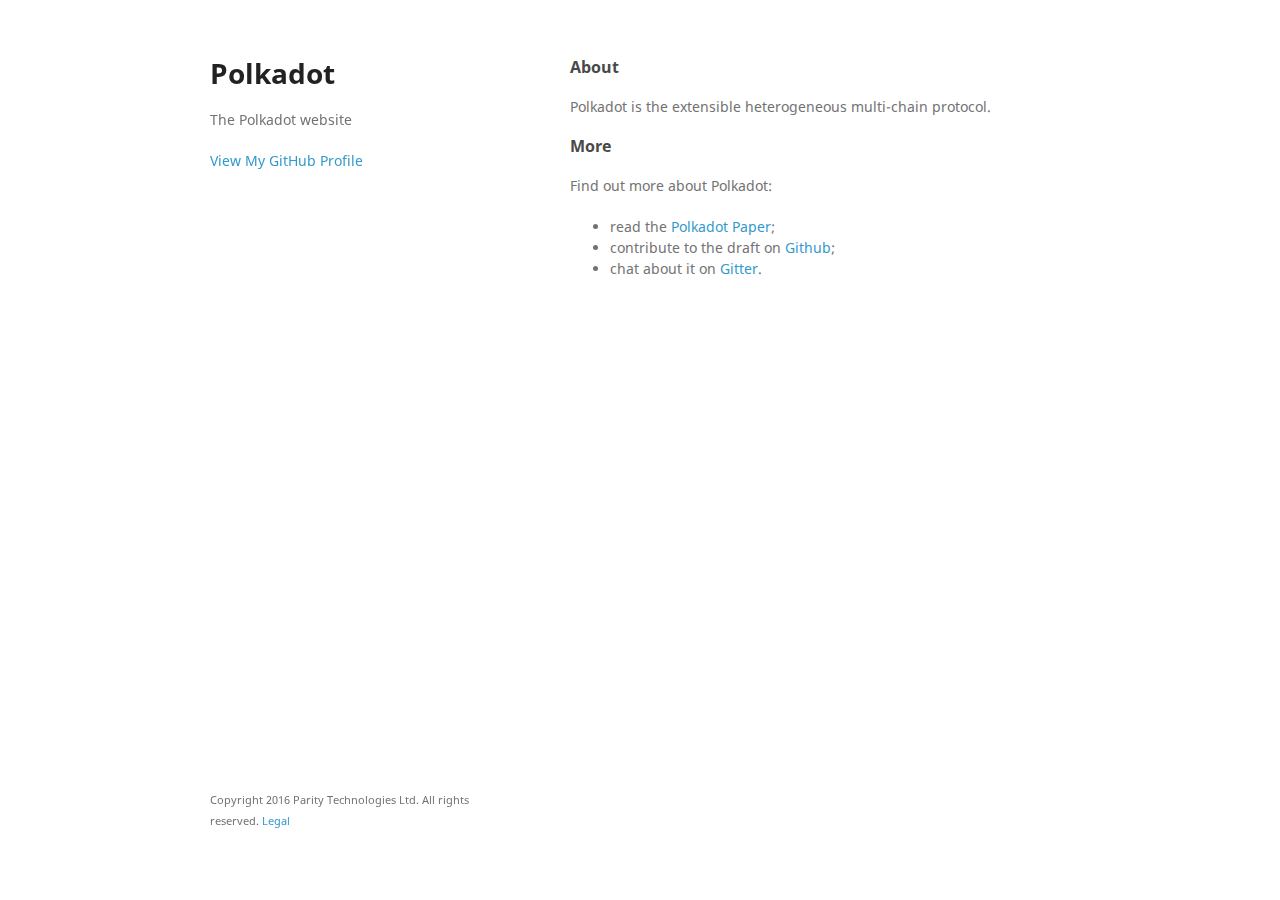
==== index.html @ 32503774 "replaced github pages link with legal" ====
<!doctype html>
<html>
  <head>
    <meta charset="utf-8">
    <meta http-equiv="X-UA-Compatible" content="chrome=1">
    <title>Polkadot by polkadot-io</title>

    <link rel="stylesheet" href="stylesheets/styles.css">
    <link rel="stylesheet" href="stylesheets/github-light.css">
    <meta name="viewport" content="width=device-width">
    <!--[if lt IE 9]>
    <script src="//html5shiv.googlecode.com/svn/trunk/html5.js"></script>
    <![endif]-->
  </head>
  <body>
    <div class="wrapper">
      <header>
        <h1>Polkadot</h1>
        <p>The Polkadot website</p>


        <p class="view"><a href="https://github.com/polkadot-io">View My GitHub Profile</a></p>

      </header>
      <section>
        <h3>
<a id="about" class="anchor" href="#about" aria-hidden="true"><span aria-hidden="true" class="octicon octicon-link"></span></a>About</h3>

<p>Polkadot is the extensible heterogeneous multi-chain protocol.</p>

<h3>
<a id="more" class="anchor" href="#more" aria-hidden="true"><span aria-hidden="true" class="octicon octicon-link"></span></a>More</h3>

<p>Find out more about Polkadot:</p>

<ul>
<li>read the <a href="https://github.com/polkadot-io/polkadotpaper/raw/master/PolkaDotPaper.pdf">Polkadot Paper</a>;</li>
<li>contribute to the draft on <a href="https://github.com/polkadot-io/polkadotpaper">Github</a>;</li>
<li>chat about it on <a href="https://gitter.im/polkadot-io/Lobby#">Gitter</a>.</li>
</ul>
      </section>
      <footer>
        <p><small>Copyright 2016 Parity Technologies Ltd. All rights reserved. <a href="https://ethcore.io/legal.html">Legal</a></small></p>
      </footer>
    </div>
    <script src="javascripts/scale.fix.js"></script>
    
  </body>
</html>
---- stylesheets/styles.css ----
@font-face {
  font-family: 'Noto Sans';
  font-weight: 400;
  font-style: normal;
  src: url('../fonts/Noto-Sans-regular/Noto-Sans-regular.eot');
  src: url('../fonts/Noto-Sans-regular/Noto-Sans-regular.eot?#iefix') format('embedded-opentype'),
       local('Noto Sans'),
       local('Noto-Sans-regular'),
       url('../fonts/Noto-Sans-regular.ttf') format('truetype'),
       url('../fonts/Noto-Sans-regular/Noto-Sans-regular.svg#NotoSans') format('svg');
}

@font-face {
  font-family: 'Noto Sans';
  font-weight: 700;
  font-style: normal;
  src: url('../fonts/Noto-Sans-700/Noto-Sans-700.eot');
  src: url('../fonts/Noto-Sans-700/Noto-Sans-700.eot?#iefix') format('embedded-opentype'),
       local('Noto Sans Bold'),
       local('Noto-Sans-700'),
       url('../fonts/NotoSans-Bold.ttf') format('truetype'),
       url('../fonts/Noto-Sans-700/Noto-Sans-700.svg#NotoSans') format('svg');
}

@font-face {
  font-family: 'Noto Sans';
  font-weight: 400;
  font-style: italic;
  src: url('../fonts/Noto-Sans-italic/Noto-Sans-italic.eot');
  src: url('../fonts/Noto-Sans-italic/Noto-Sans-italic.eot?#iefix') format('embedded-opentype'),
       local('Noto Sans Italic'),
       local('Noto-Sans-italic'),
       url('../fonts/Noto-Sans-italic/Noto-Sans-italic.woff2') format('woff2'),
       url('../fonts/NotoSans-Italic.ttf') format('truetype'),
       url('../fonts/Noto-Sans-italic/Noto-Sans-italic.svg#NotoSans') format('svg');
}

@font-face {
  font-family: 'Noto Sans';
  font-weight: 700;
  font-style: italic;
  src: url('../fonts/Noto-Sans-700italic/Noto-Sans-700italic.eot');
  src: url('../fonts/Noto-Sans-700italic/Noto-Sans-700italic.eot?#iefix') format('embedded-opentype'),
       local('Noto Sans Bold Italic'),
       local('Noto-Sans-700italic'),
       url('../fonts/Noto-Sans-700italic/Noto-Sans-700italic.woff2') format('woff2'),
       url('../fonts/Noto-Sans-700italic/Noto-Sans-700italic.woff') format('woff'),
       url('../fonts/NotoSans-BoldItalic.ttf') format('truetype'),
       url('../fonts/Noto-Sans-700italic/Noto-Sans-700italic.svg#NotoSans') format('svg');
}

body {
  background-color: #fff;
  background: url(../polkadot-bg.png) repeat top left;
  background-size: contain;
  padding:50px;
  font: 14px/1.5 "Noto Sans", "Helvetica Neue", Helvetica, Arial, sans-serif;
  color:#727272;
  font-weight:400;
}

h1, h2, h3, h4, h5, h6 {
  color:#222;
  margin:0 0 20px;
}

p, ul, ol, table, pre, dl {
  margin:0 0 20px;
}

h1, h2, h3 {
  line-height:1.1;
}

h1 {
  font-size:28px;
}

h2 {
  color:#393939;
}

h3, h4, h5, h6 {
  color:#494949;
}

a {
  color:#39c;
  text-decoration:none;
}

a:hover {
  color:#069;
}

a small {
  font-size:11px;
  color:#777;
  margin-top:-0.3em;
  display:block;
}

a:hover small {
  color:#777;
}

.wrapper {
  width:860px;
  margin:0 auto;
}

blockquote {
  border-left:1px solid #e5e5e5;
  margin:0;
  padding:0 0 0 20px;
  font-style:italic;
}

code, pre {
  font-family:Monaco, Bitstream Vera Sans Mono, Lucida Console, Terminal, Consolas, Liberation Mono, DejaVu Sans Mono, Courier New, monospace;
  color:#333;
  font-size:12px;
}

pre {
  padding:8px 15px;
  background: #f8f8f8;
  border-radius:5px;
  border:1px solid #e5e5e5;
  overflow-x: auto;
}

table {
  width:100%;
  border-collapse:collapse;
}

th, td {
  text-align:left;
  padding:5px 10px;
  border-bottom:1px solid #e5e5e5;
}

dt {
  color:#444;
  font-weight:700;
}

th {
  color:#444;
}

img {
  max-width:100%;
}

header {
  width:270px;
  float:left;
  position:fixed;
  -webkit-font-smoothing:subpixel-antialiased;
}

header ul {
  list-style:none;
  height:40px;
  padding:0;
  background: #f4f4f4;
  border-radius:5px;
  border:1px solid #e0e0e0;
  width:270px;
}

header li {
  width:89px;
  float:left;
  border-right:1px solid #e0e0e0;
  height:40px;
}

header li:first-child a {
  border-radius:5px 0 0 5px;
}

header li:last-child a {
  border-radius:0 5px 5px 0;
}

header ul a {
  line-height:1;
  font-size:11px;
  color:#999;
  display:block;
  text-align:center;
  padding-top:6px;
  height:34px;
}

header ul a:hover {
  color:#999;
}

header ul a:active {
  background-color:#f0f0f0;
}

strong {
  color:#222;
  font-weight:700;
}

header ul li + li + li {
  border-right:none;
  width:89px;
}

header ul a strong {
  font-size:14px;
  display:block;
  color:#222;
}

section {
  width:500px;
  float:right;
  padding-bottom:50px;
}

small {
  font-size:11px;
}

hr {
  border:0;
  background:#e5e5e5;
  height:1px;
  margin:0 0 20px;
}

footer {
  width:270px;
  float:left;
  position:fixed;
  bottom:50px;
  -webkit-font-smoothing:subpixel-antialiased;
}

@media print, screen and (max-width: 960px) {

  div.wrapper {
    width:auto;
    margin:0;
  }

  header, section, footer {
    float:none;
    position:static;
    width:auto;
  }

  header {
    padding-right:320px;
  }

  section {
    border:1px solid #e5e5e5;
    border-width:1px 0;
    padding:20px 0;
    margin:0 0 20px;
  }

  header a small {
    display:inline;
  }

  header ul {
    position:absolute;
    right:50px;
    top:52px;
  }
}

@media print, screen and (max-width: 720px) {
  body {
    word-wrap:break-word;
  }

  header {
    padding:0;
  }

  header ul, header p.view {
    position:static;
  }

  pre, code {
    word-wrap:normal;
  }
}

@media print, screen and (max-width: 480px) {
  body {
    padding:15px;
  }

  header ul {
    width:99%;
  }

  header li, header ul li + li + li {
    width:33%;
  }
}

@media print {
  body {
    padding:0.4in;
    font-size:12pt;
    color:#444;
  }
}
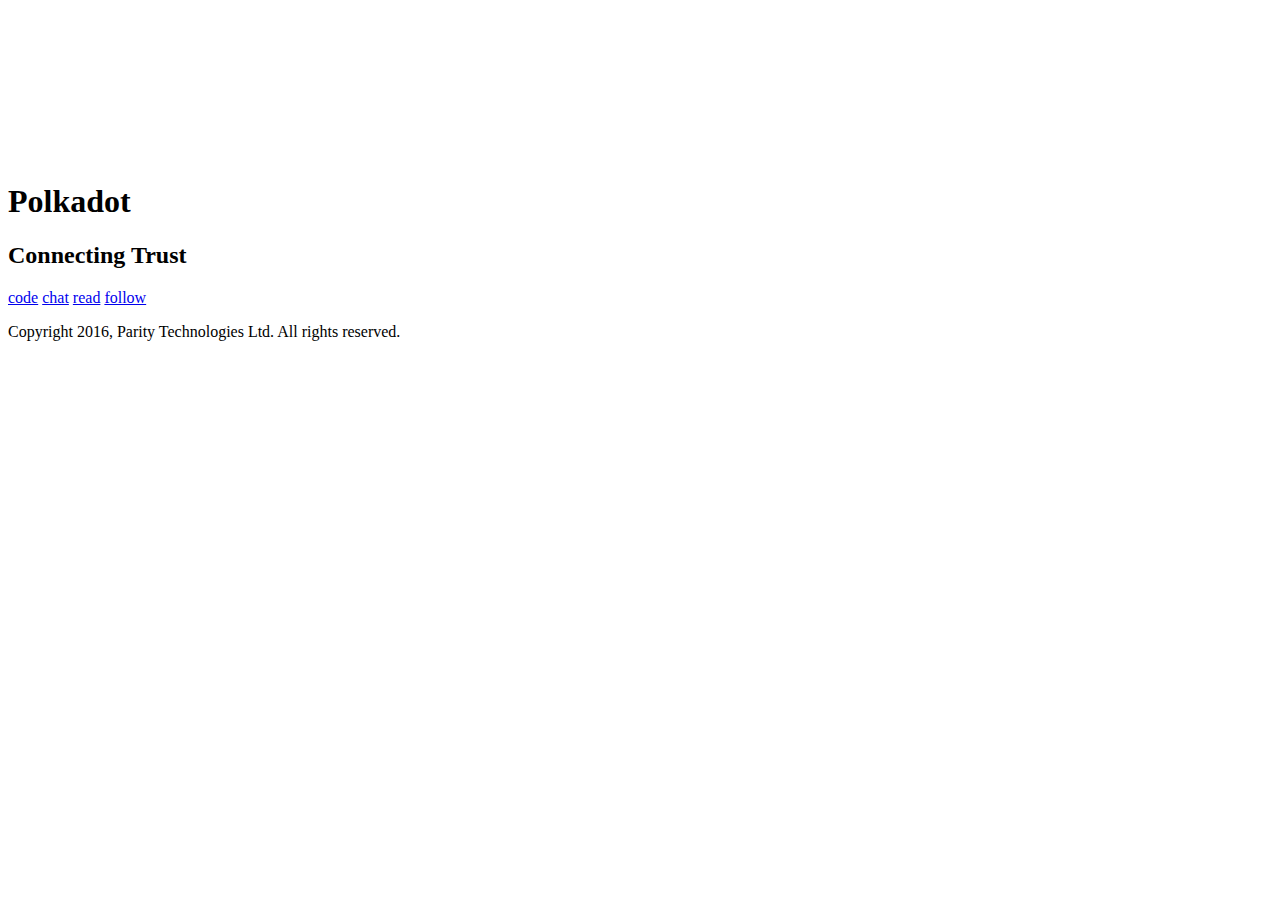
==== commit 5c2196a2: "Fix head title" ====
--- a/index.html
+++ b/index.html
@@ -1,49 +1,26 @@
 <!doctype html>
 <html>
-  <head>
-    <meta charset="utf-8">
-    <meta http-equiv="X-UA-Compatible" content="chrome=1">
-    <title>Polkadot by polkadot-io</title>
-
-    <link rel="stylesheet" href="stylesheets/styles.css">
-    <link rel="stylesheet" href="stylesheets/github-light.css">
-    <meta name="viewport" content="width=device-width">
-    <!--[if lt IE 9]>
-    <script src="//html5shiv.googlecode.com/svn/trunk/html5.js"></script>
-    <![endif]-->
-  </head>
-  <body>
-    <div class="wrapper">
-      <header>
-        <h1>Polkadot</h1>
-        <p>The Polkadot website</p>
-
-
-        <p class="view"><a href="https://github.com/polkadot-io">View My GitHub Profile</a></p>
-
-      </header>
-      <section>
-        <h3>
-<a id="about" class="anchor" href="#about" aria-hidden="true"><span aria-hidden="true" class="octicon octicon-link"></span></a>About</h3>
-
-<p>Polkadot is the extensible heterogeneous multi-chain protocol.</p>
-
-<h3>
-<a id="more" class="anchor" href="#more" aria-hidden="true"><span aria-hidden="true" class="octicon octicon-link"></span></a>More</h3>
-
-<p>Find out more about Polkadot:</p>
-
-<ul>
-<li>read the <a href="https://github.com/polkadot-io/polkadotpaper/raw/master/PolkaDotPaper.pdf">Polkadot Paper</a>;</li>
-<li>contribute to the draft on <a href="https://github.com/polkadot-io/polkadotpaper">Github</a>;</li>
-<li>chat about it on <a href="https://gitter.im/polkadot-io/Lobby#">Gitter</a>.</li>
-</ul>
-      </section>
-      <footer>
-        <p><small>Copyright 2016 Parity Technologies Ltd. All rights reserved. <a href="https://ethcore.io/legal.html">Legal</a></small></p>
-      </footer>
-    </div>
-    <script src="javascripts/scale.fix.js"></script>
-    
-  </body>
+	<head>
+		<title>Polkadot</title>
+		<link href="main.css" rel='stylesheet' type='text/css'>
+	</head>
+	<body>
+		<canvas id="dots"></canvas>
+		<div id="container">
+			<div id="top"></div>
+			<h1>Polkadot</h1>
+			<h2>Connecting Trust</h2>
+			<p id="links">
+				<a href="https://github.com/polkadot-io/">code</a>
+				<a href="https://gitter.im/polkadot-io/">chat</a>
+				<a href="https://github.com/polkadot-io/polkadotpaper/raw/master/PolkaDotPaper.pdf">read</a>
+				<a href="https://twitter.com/polkadotnetwork/">follow</a>
+			</p>
+			<div id="bottom"></div>
+			<p id="footer">
+				Copyright 2016, Parity Technologies Ltd. All rights reserved.
+			</p>
+		</div>
+		<script src="main.js"></script>
+	</body>
 </html>
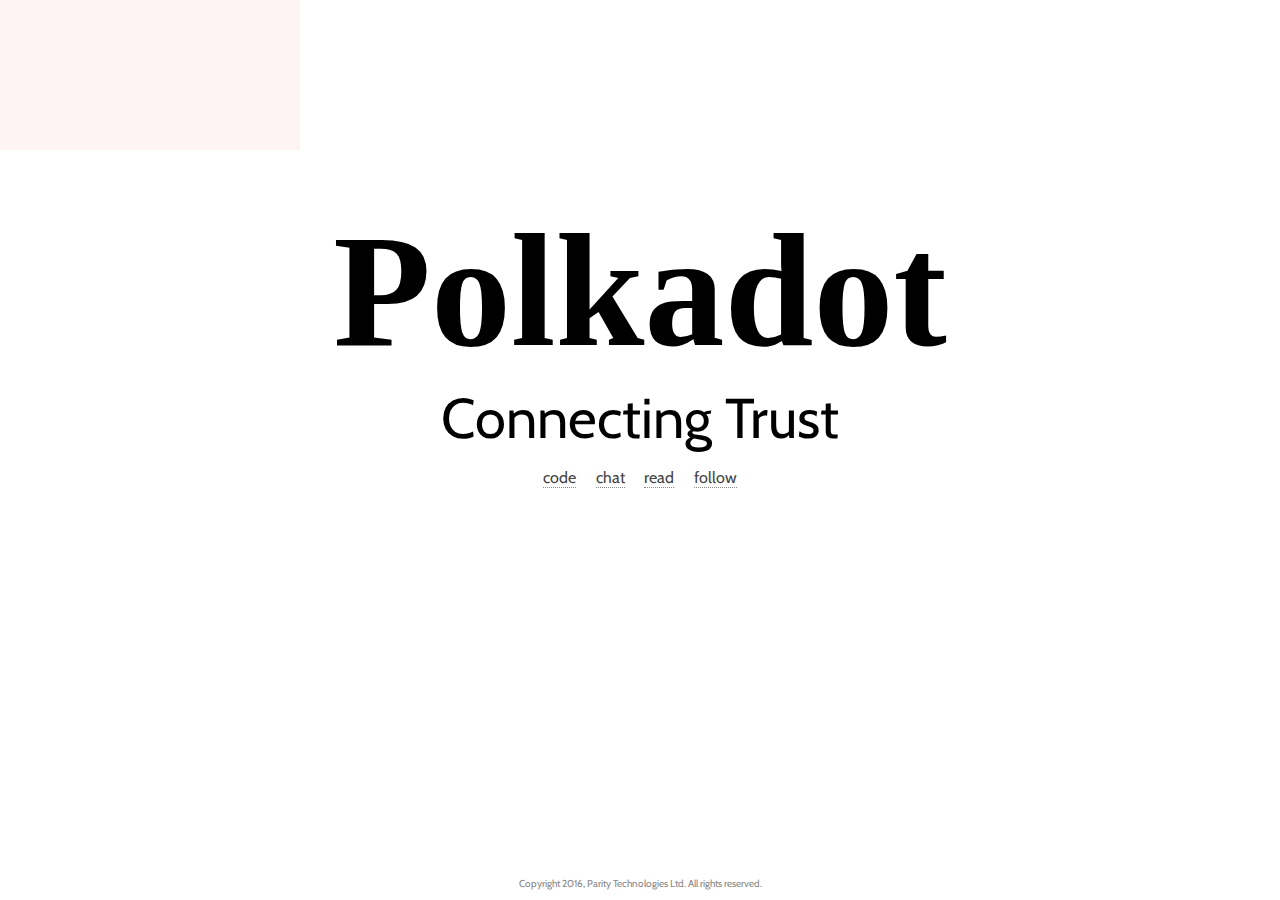
==== commit 8487bfb9: "changed body font to Cabin" ====
--- a/index.html
+++ b/index.html
@@ -3,6 +3,7 @@
 	<head>
 		<title>Polkadot</title>
 		<link href="main.css" rel='stylesheet' type='text/css'>
+		<link href="https://fonts.googleapis.com/css?family=Cabin|Zilla+Slab:400,500,600&amp;subset=latin-ext" rel="stylesheet">
 	</head>
 	<body>
 		<canvas id="dots"></canvas>
@@ -12,8 +13,8 @@
 			<h2>Connecting Trust</h2>
 			<p id="links">
 				<a href="https://github.com/polkadot-io/">code</a>
-				<a href="https://gitter.im/polkadot-io/">chat</a>
-				<a href="https://github.com/polkadot-io/polkadotpaper/raw/master/PolkaDotPaper.pdf">read</a>
+        <a href="https://gitter.im/w3f/polkadot-white-paper">chat</a>
+        <a href="https://github.com/w3f/polkadot-white-paper/raw/master/PolkaDotPaper.pdf">read</a>
 				<a href="https://twitter.com/polkadotnetwork/">follow</a>
 			</p>
 			<div id="bottom"></div>
--- a/main.css
+++ b/main.css
@@ -0,0 +1,64 @@
+@font-face {
+    font-family: 'lobster_1.3regular';
+    src: url('lobster_1.3-webfont.woff2') format('woff2'), url('lobster_1.3-webfont.woff') format('woff');
+    font-weight: normal;
+    font-style: normal;
+}
+html, body, #container {
+	height: 100%;
+}
+body {
+	margin: 0;
+	font-family: 'Cabin','Gill Sans', 'Gill Sans MT', Calibri, 'Trebuchet MS', sans-serif;
+}
+#container {
+	display: flex;
+	flex-direction: column;
+	justify-content: flex-start;
+	min-height: 320px;
+}
+#dots {
+	background-color: #fff4f4;
+	position: absolute;
+	top: 0;
+	left: 0;
+	z-index: -1; 
+}
+div#top {
+	flex: 1 1 auto;
+}
+div#bottom {
+	flex: 2 1 auto;
+}
+h1 {
+	flex: 0 0 auto;
+	font-family: 'lobster_1.3regular';
+	font-size: 120pt;
+	text-align: center;
+	margin: 0;
+}
+h2 {
+	flex: 0 0 auto;
+	font-weight: 100;
+	font-size: 42pt;
+	text-align: center;
+	margin: 0;
+}
+p {
+	flex: 0 0 auto;
+	text-align: center;
+}
+a {
+	color: #444;
+	text-decoration: none;
+	border-bottom: 1px dotted #888;
+	margin: 0 1ex 0 1ex;
+}
+p#footer {
+	color: #888;
+	font-size: x-small;
+	display: block;
+	position: absolute;
+	bottom: 0;
+	width: 100%;
+}
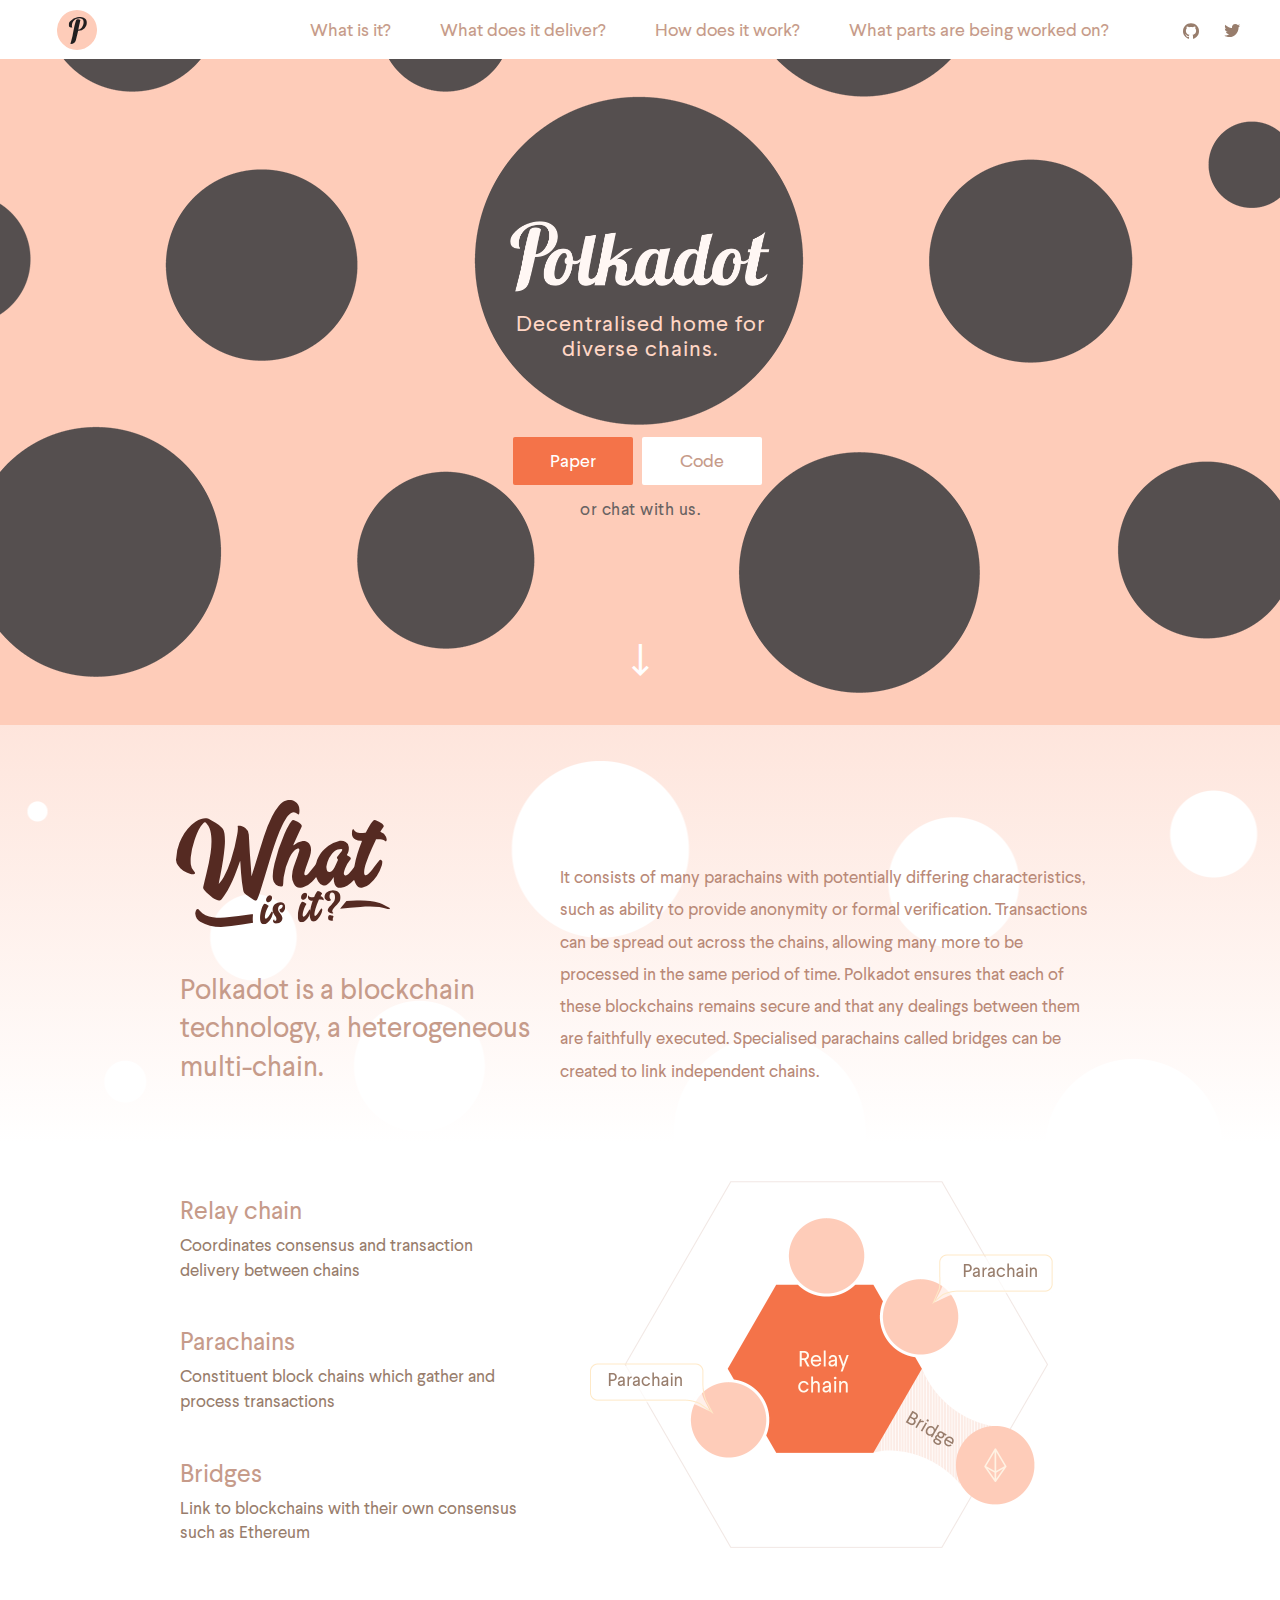
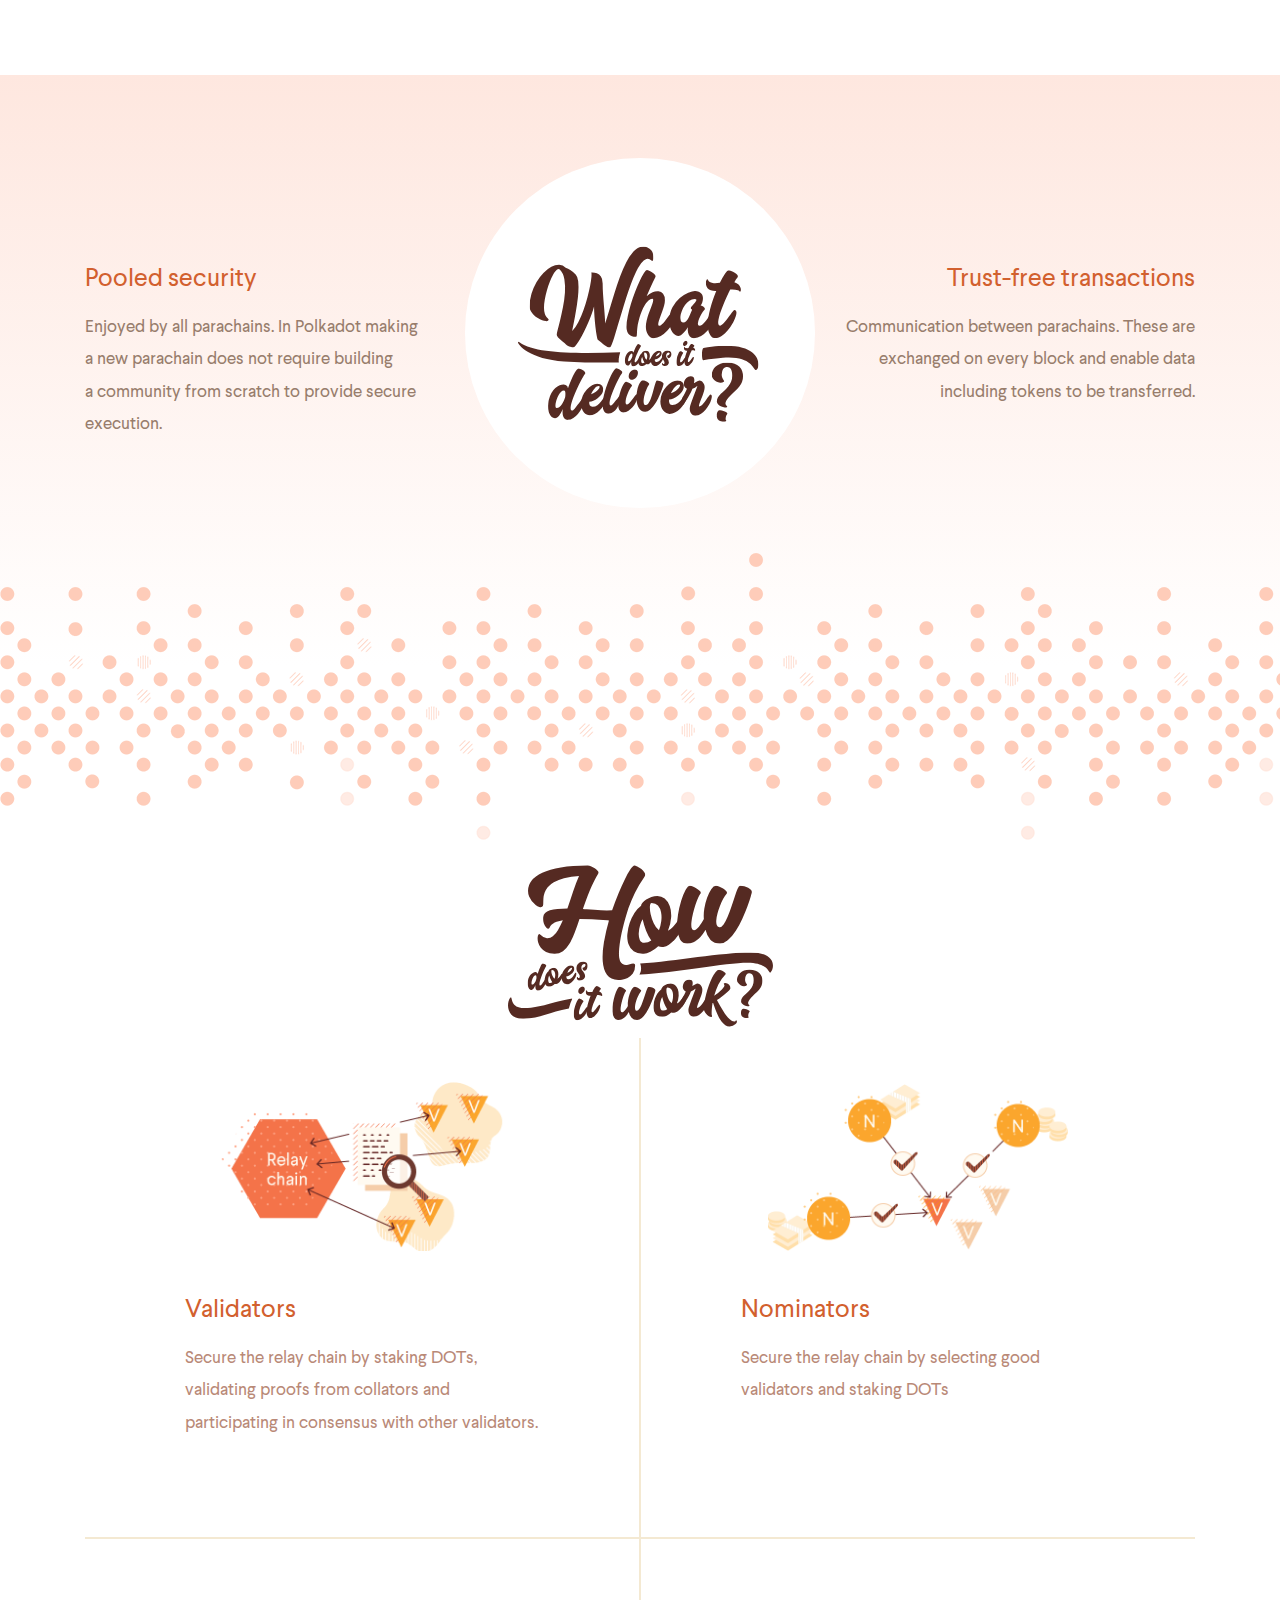
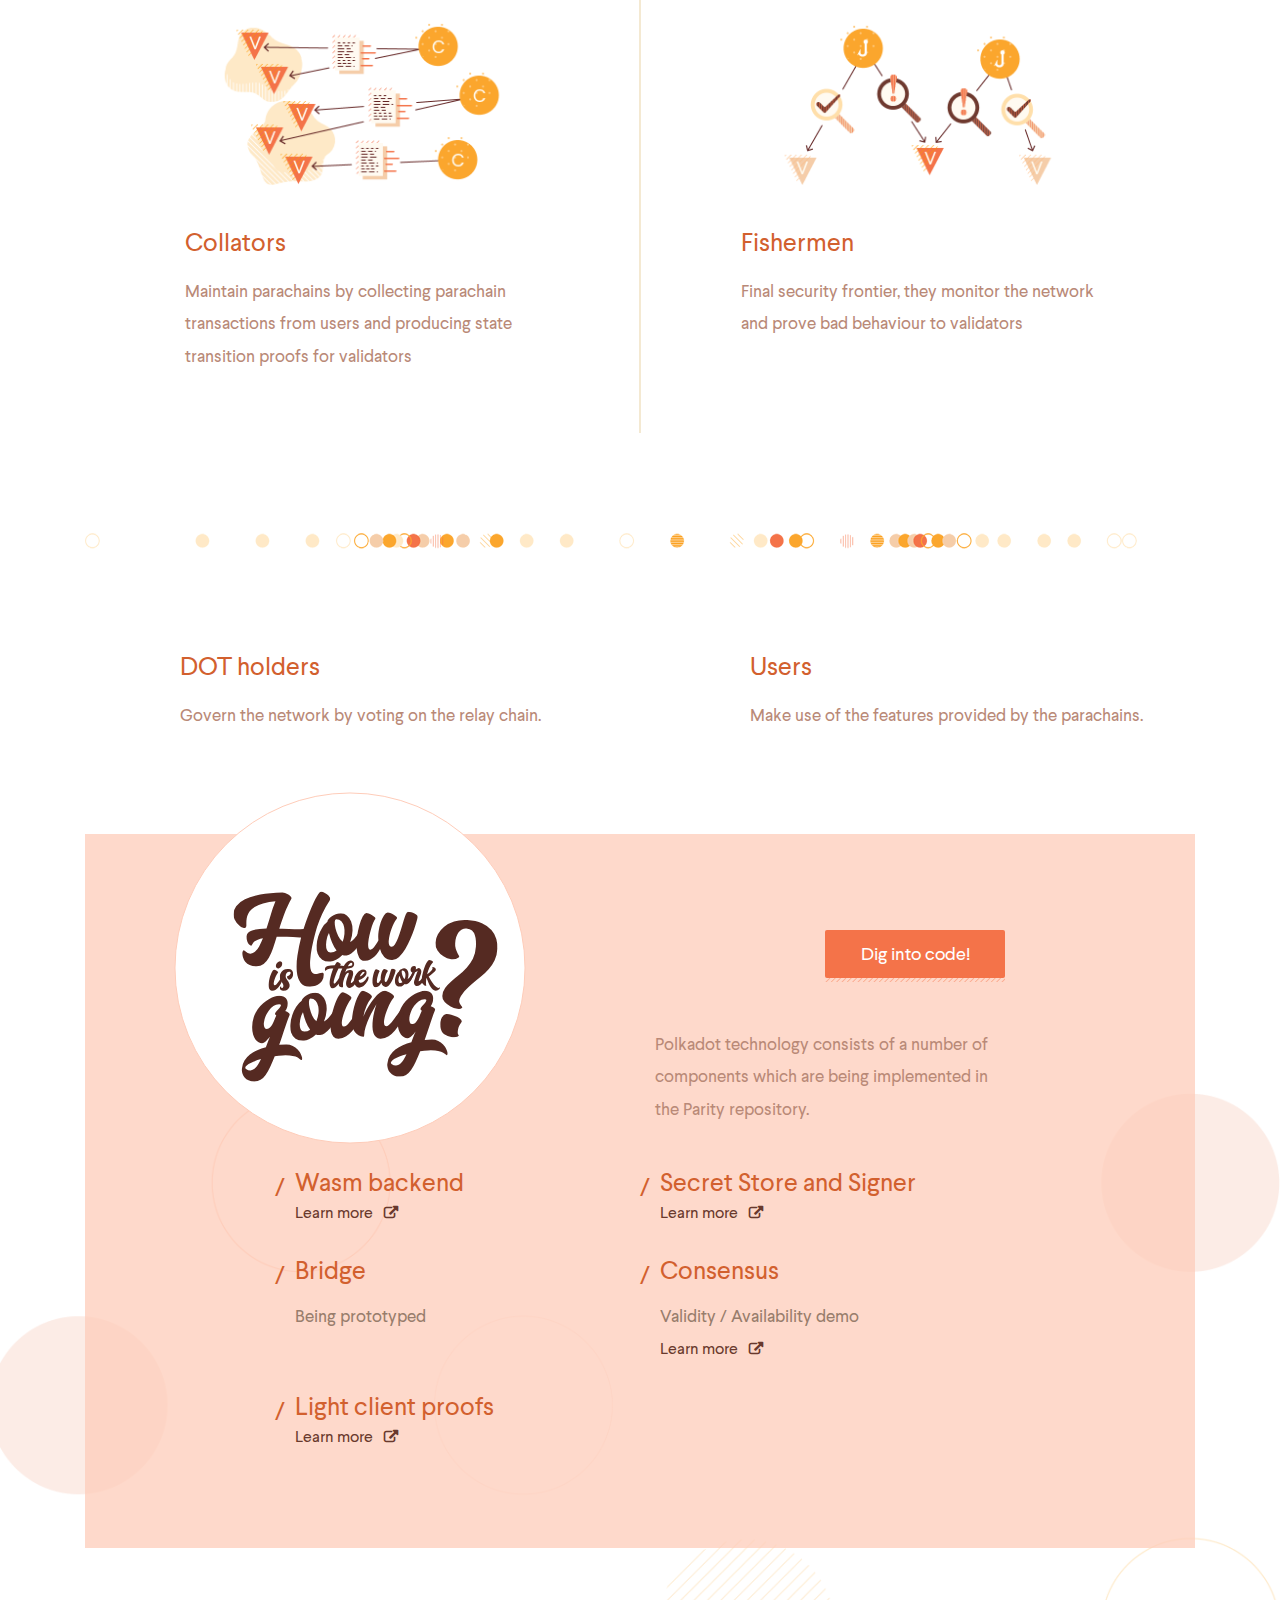
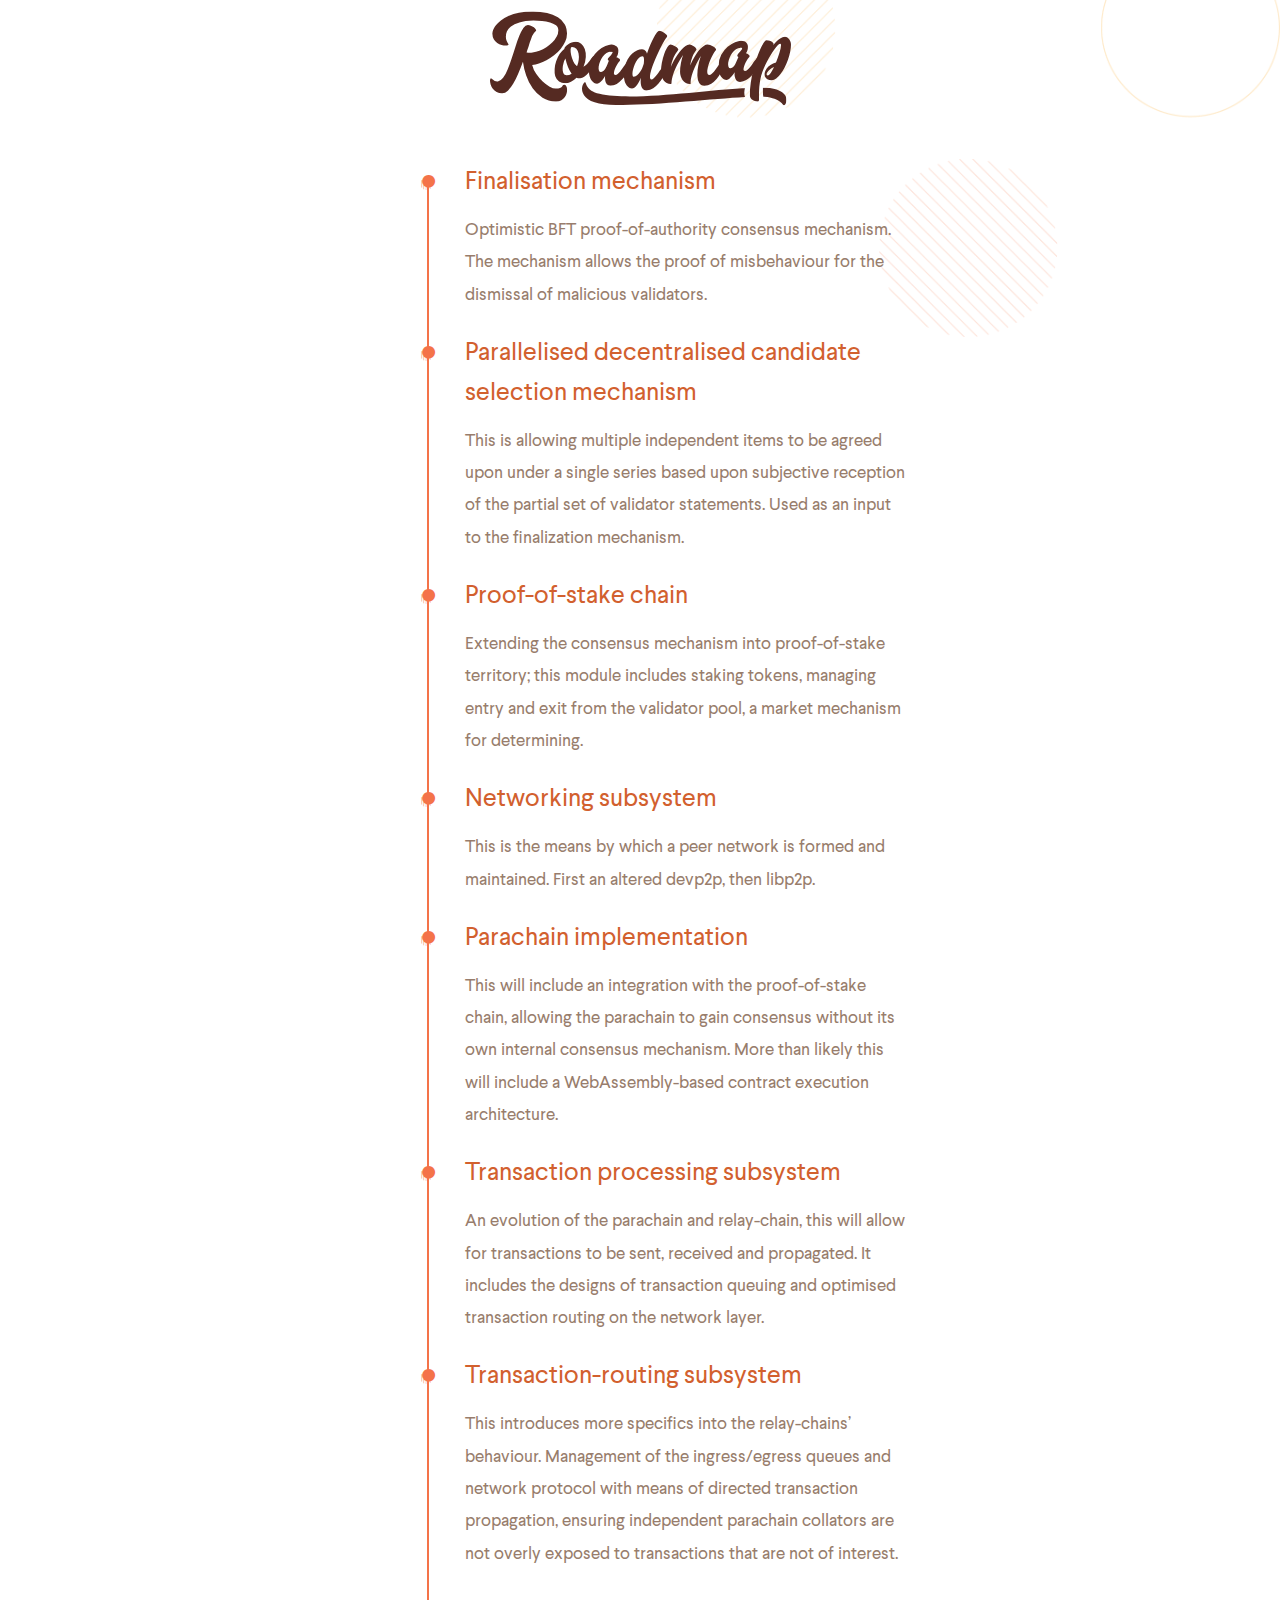
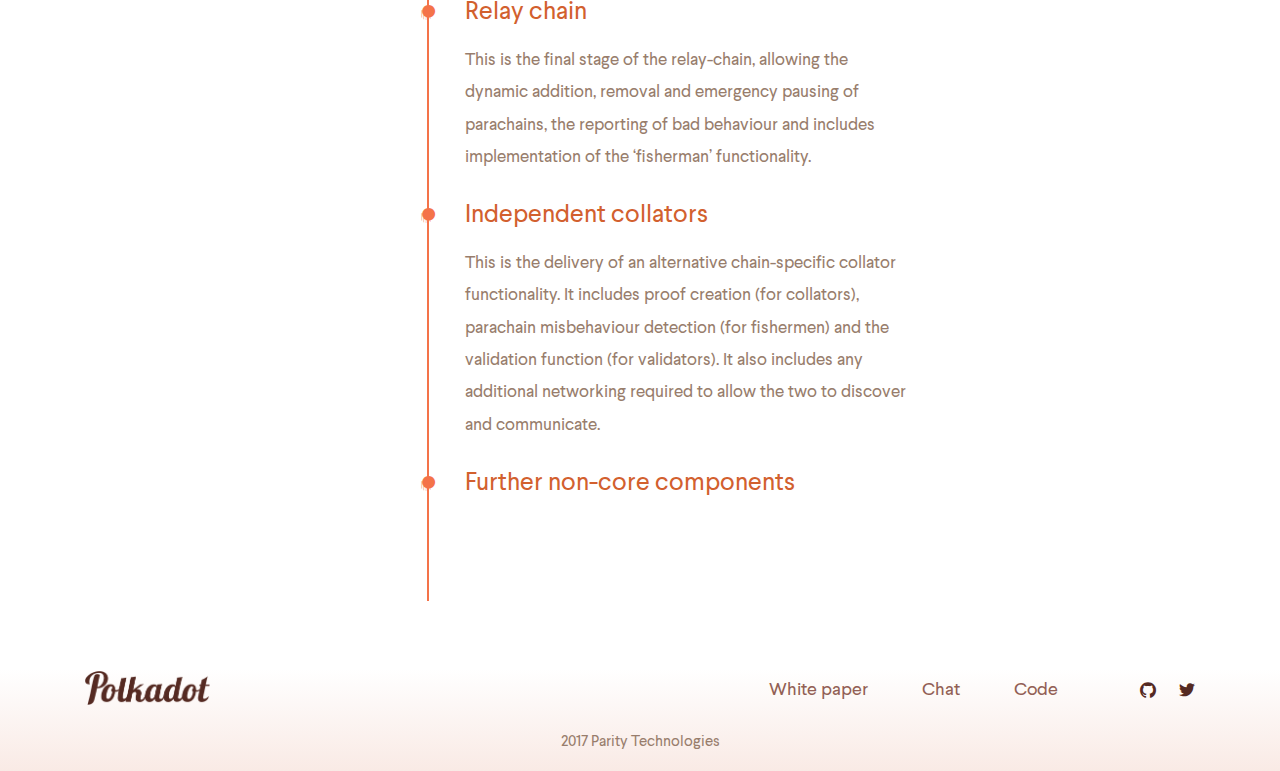
==== commit 333cc7c6: "replaced with new website code" ====
--- a/index.html
+++ b/index.html
@@ -1,27 +1,374 @@
 <!doctype html>
-<html>
-	<head>
-		<title>Polkadot</title>
-		<link href="main.css" rel='stylesheet' type='text/css'>
-		<link href="https://fonts.googleapis.com/css?family=Cabin|Zilla+Slab:400,500,600&amp;subset=latin-ext" rel="stylesheet">
-	</head>
-	<body>
-		<canvas id="dots"></canvas>
-		<div id="container">
-			<div id="top"></div>
-			<h1>Polkadot</h1>
-			<h2>Connecting Trust</h2>
-			<p id="links">
-				<a href="https://github.com/polkadot-io/">code</a>
-        <a href="https://gitter.im/w3f/polkadot-white-paper">chat</a>
-        <a href="https://github.com/w3f/polkadot-white-paper/raw/master/PolkaDotPaper.pdf">read</a>
-				<a href="https://twitter.com/polkadotnetwork/">follow</a>
-			</p>
-			<div id="bottom"></div>
-			<p id="footer">
-				Copyright 2016, Parity Technologies Ltd. All rights reserved.
-			</p>
-		</div>
-		<script src="main.js"></script>
-	</body>
+<html class="no-js" lang="">
+    <head>
+        <meta charset="utf-8">
+        <meta http-equiv="x-ua-compatible" content="ie=edge">
+        <title></title>
+        <meta name="description" content="">
+        <meta name="viewport" content="width=device-width, initial-scale=1">
+
+        <link rel="apple-touch-icon" sizes="180x180" href="apple-touch-icon.png">
+        <link rel="icon" type="image/png" sizes="32x32" href="favicon-32x32.png">
+        <link rel="icon" type="image/png" sizes="16x16" href="favicon-16x16.png">
+        <link rel="manifest" href="manifest.json">
+        <link rel="mask-icon" href="safari-pinned-tab.svg" color="#5bbad5">
+        <meta name="theme-color" content="#ffffff">
+
+        <link rel="stylesheet" href="css/bootstrap.min.css">
+        <link rel="stylesheet" href="css/main.css">
+        <script src="js/vendor/modernizr-2.8.3.min.js"></script>
+    </head>
+    <body>
+        <div class="page">
+            <header class="main-header">
+                <div class="container">
+                    <a href="/" class="logo-dot"><img src="i/logo-dot.svg" width="50" height="50" alt="Polkadot" onerror="this.onerror=null; this.src='i/logo-dot.png'"/></a>
+                    <nav class="main-navigation">
+                        <button type="button" class="burger menuMobile">
+                            <span></span>
+                            <span></span>
+                            <span></span>
+                        </button>
+                        <ul>
+                            <li><a href="#what-it-is" class="link scrollSectionTrigger">What&nbsp;is it?</a></li>
+                            <li><a href="#what-does-it-deliver" class="link scrollSectionTrigger">What does it&nbsp;deliver?</a></li>
+                            <li><a href="#how-does-it-work" class="link scrollSectionTrigger">How does it&nbsp;work?</a></li>
+                            <li><a href="#how-is-going" class="link scrollSectionTrigger">What parts are being worked on?</a></li>
+                        </ul>
+                    </nav>
+                    <ul class="socials">
+                        <li><a href="https://github.com/paritytech/parity" target="_blank"><span class="icon icon-github"></span></a></li>
+                        <li><a href="https://twitter.com/ParityTech" target="_blank"><span class="icon icon-twitter"></span></a></li>
+                    </ul>
+                </div>
+            </header>
+
+            <section class="hero">
+
+                <div class="container">
+                    <div class="text-center">
+
+                        <a href="#" class="logo"><img src="i/logo_hero.png" alt="Polkadot logo"/></a>
+                        <h4 class="hero-header">
+                            Decentralised home for<br />diverse chains.
+                        </h4>
+                        <a href="https://github.com/w3f/polkadot-white-paper/raw/master/PolkaDotPaper.pdf" target="_blank" class="btn btn-primary">Paper</a>
+                        <a href="https://github.com/paritytech/parity" target="_blank" class="btn btn-secondary">Code</a>
+                        <p>or <a href="https://gitter.im/w3f/polkadot-white-paper" target="_blank">chat with us.</a></p>
+
+                    </div>
+                </div>
+                <button type="button" class="scroll heroScrollTrigger"><span class="icon icon-arrow_down"></span></button>
+            </section>
+
+            <section class="what-it-is navSection" id="what-it-is">
+                <div class="container">
+                    <div class="row explanation">
+                        <div class="col-md-4 col-sm-10 col-sm-offset-1">
+                            <img src="i/what-it-is-header.svg" alt="What it is" class="what-it-is-header" width="224" height="137"/>
+                            <h3>Polkadot is a blockchain technology, a heterogeneous multi-chain.</h3>
+                        </div>
+                        <div class="col-md-6 col-md-offset-0 col-sm-10 col-sm-offset-1 ">
+                            <p class="description">
+                                It consists of many parachains with potentially differing characteristics, such as ability to
+                                provide anonymity or formal verification. Transactions can be spread out across the chains,
+                                allowing many more to be processed in the same period of time. Polkadot ensures that each of
+                                these blockchains remains secure and that any dealings between them are faithfully executed.
+                                Specialised parachains called bridges can be created to link independent chains.
+                            </p>
+                        </div>
+                    </div>
+                    <div class="row">
+                        <div class="col-sm-7 image">
+                            <img src="i/what_is_it.png" alt="" class="what-it-is-img"/>
+                        </div>
+                        <div class="col-sm-4 col-sm-offset-1">
+                            <h4 class="text-secondary-dark">Relay chain</h4>
+                            <p>Coordinates consensus and transaction delivery between chains</p>
+
+                            <h4 class="text-secondary-dark">Parachains</h4>
+                            <p>Constituent block chains which gather and process transactions</p>
+
+                            <h4 class="text-secondary-dark">Bridges</h4>
+                            <p>Link to blockchains with their own consensus such as Ethereum</p>
+                        </div>
+                    </div>
+                </div>
+            </section>
+
+            <section class="what-does-it-deliver navSection" id="what-does-it-deliver">
+                <div class="container">
+                    <div class="row">
+                        <div class="col-sm-12 hidden-lg hidden-md text-center">
+                            <img src="i/what-does-it-deliver.svg" alt="What does it deliver" class="what-does-it-deliver-header"/>
+                        </div>
+
+                        <div class="col-md-4 col-sm-5 col-sm-offset-1 col-md-offset-0 security">
+                            <h4 class="text-primary-dark ">Pooled security</h4>
+                            <p>
+                                Enjoyed by all parachains. In Polkadot making a&nbsp;new parachain does not require building
+                                a&nbsp;community from scratch to provide secure execution.
+                            </p>
+                        </div>
+
+                        <div class="col-sm-4 visible-md visible-lg text-center">
+                            <img src="i/what-does-it-deliver.svg" alt="What does it deliver" class="what-does-it-deliver-header"/>
+                        </div>
+
+                        <div class="col-md-4 col-sm-5 transactions">
+                            <h4 class="text-primary-dark">Trust-free transactions</h4>
+                            <p>
+                                Communication between parachains. These are exchanged on every block and enable
+                                data including tokens to be transferred.
+                            </p>
+                        </div>
+                    </div>
+                </div>
+            </section>
+
+            <div class="dots-spacer"></div>
+
+            <section class="how-does-it-work navSection" id="how-does-it-work">
+                <div class="container">
+                    <div class="text-center">
+                        <img src="i/how-does-it-work-header.svg" alt="How does it work?" class="how-does-it-work-header" width="224"/>
+                    </div>
+
+                    <div class="features-table">
+                        <div class="features-row">
+                            <div class="features-cell">
+
+                                <div class="text-center">
+                                    <img src="i/img_1.png" alt="" class="image"/>
+                                </div>
+                                <h4 class="text-primary-dark ">Validators</h4>
+                                <p>
+                                    Secure the relay chain by staking DOTs, validating proofs from collators and participating
+                                    in consensus with other validators.
+                                </p>
+                            </div>
+                            <div class="features-cell">
+                                <div class="text-center">
+                                    <img src="i/img_2.png" alt="" class="image"/>
+                                </div>
+                                <h4 class="text-primary-dark ">Nominators</h4>
+                                <p>
+                                    Secure the relay chain by selecting good validators and staking DOTs
+                                </p>
+                            </div>
+                        </div>
+                        <div class="features-row">
+                            <div class="features-cell">
+                                <div class="text-center">
+                                    <img src="i/img_3.png" alt="" class="image"/>
+                                </div>
+                                <h4 class="text-primary-dark ">Collators</h4>
+                                <p>
+                                    Maintain parachains by collecting parachain transactions from users and producing state transition proofs for validators
+                                </p>
+                            </div>
+                            <div class="features-cell">
+                                <div class="text-center">
+                                    <img src="i/img_4.png" alt="" class="image"/>
+                                </div>
+                                <h4 class="text-primary-dark ">Fishermen</h4>
+                                <p>
+                                    Final security frontier, they monitor the network and prove bad behaviour to validators
+                                </p>
+                            </div>
+                        </div>
+                    </div>
+
+                    <div class="dots-spacer-small"></div>
+
+                    <div class="row">
+                        <div class="col-md-5 col-md-offset-1 col-sm-6 additional">
+                            <h4 class="text-primary-dark ">DOT holders</h4>
+                            <p>
+                                Govern the network by voting on the relay chain.
+                            </p>
+                        </div>
+                        <div class="col-md-5 col-md-offset-1 col-sm-6 additional">
+                            <h4 class="text-primary-dark ">Users</h4>
+                            <p>
+								Make use of the features provided by the parachains.
+                            </p>
+                        </div>
+                    </div>
+                </div>
+            </section>
+
+            <section class="how-is-going navSection" id="how-is-going">
+                <img src="i/how-is-going-bg.png" class="bottom-dots" alt=""/>
+
+                <div class="container">
+                    <div class="bg-light">
+                        <div class="row">
+                            <div class="col-sm-5 col-sm-offset-1 header-wrapper">
+                                <img src="i/how-is-the-work-going.svg" alt="How is the work going?" class="how-is-the-work-going-header"/>
+                            </div>
+                            <div class="col-sm-5 col-lg-4 hidden-xs">
+                                <div class="text-right">
+                                    <a href="#" target="_blank" class="btn btn-primary btn-with-shadow">Dig into code!</a>
+                                </div>
+                                <p>
+                                    Polkadot technology consists of a number of components which are being implemented in
+                                    the Parity repository.
+                                </p>
+                            </div>
+                        </div>
+                        <div class="row">
+                            <div class="col-md-8 col-md-offset-2 col-sm-10 col-sm-offset-1">
+                                <ul class="components clearfix">
+                                    <li>
+                                        <h4 class="text-primary-dark">Wasm backend</h4>
+                                        <a href="https://github.com/paritytech/parity/pull/5679" target="_blank" class="link-more">Learn more<span class="icon icon-external-link"></span></a>
+                                    </li>
+                                    <li>
+                                        <h4 class="text-primary-dark">Secret Store and Signer</h4>
+                                        <a href="https://github.com/paritytech/parity/pulls?utf8=%E2%9C%93&q=is%3Apr%20author%3Asvyatonik%20Secretstore" target="_blank" class="link-more">Learn more<span class="icon icon-external-link"></span></a>
+                                    </li>
+                                    <li>
+                                        <h4 class="text-primary-dark">Bridge</h4>
+                                        <p>Being prototyped</p>
+                                        <!--<a href="#" target="_blank" class="link-more">Learn more<span class="icon icon-external-link"></span></a>-->
+                                    </li>
+                                    <li>
+                                        <h4 class="text-primary-dark">Consensus</h4>
+                                        <p>Validity / Availability demo</p>
+                                        <a href="https://github.com/polkadot-io/polkadot-io.github.io/tree/master/consensus-demo" target="_blank" class="link-more">Learn more<span class="icon icon-external-link"></span></a>
+                                    </li>
+                                    <li>
+                                        <h4 class="text-primary-dark">Light client proofs</h4>
+                                        <a href="https://github.com/paritytech/parity/pulls?utf8=%E2%9C%93&q=is%3Apr%20light%20author%3Arphmeier%20" target="_blank" class="link-more">Learn more<span class="icon icon-external-link"></span></a>
+                                    </li>
+                                </ul>
+                            </div>
+                        </div>
+
+                    </div>
+                </div>
+            </section>
+
+            <section class="roadmap">
+                <div class="container">
+                    <div class="text-center">
+                        <img src="i/roadmap.svg" alt="Roadmap" class="roadmap-header"/>
+                    </div>
+                    <div class="row">
+                        <div class="col-md-5 col-md-offset-4 col-sm-7 col-sm-offset-3">
+                            <ul class="list-with-border">
+                                <li>
+                                    <h4 class="text-primary-dark">Finalisation mechanism</h4>
+                                    <p>
+                                        Optimistic BFT proof-of-authority consensus mechanism.<br />
+                                        The mechanism allows the proof of misbehaviour for the dismissal of malicious validators.
+                                    </p>
+                                </li>
+                                <li>
+                                    <h4 class="text-primary-dark">Parallelised decentralised candidate selection mechanism</h4>
+                                    <p>
+                                        This is allowing multiple independent items to be agreed upon under a single series
+                                        based upon subjective reception of the partial set of validator statements. Used as
+                                        an input to the finalization mechanism.
+                                    </p>
+                                </li>
+                                <li>
+                                    <h4 class="text-primary-dark">Proof-of-stake chain</h4>
+                                    <p>
+                                        Extending the consensus mechanism into proof-of-stake territory; this module includes
+                                        staking tokens, managing entry and exit from the validator pool, a market mechanism
+                                        for determining.
+                                    </p>
+                                </li>
+                                <li>
+                                    <h4 class="text-primary-dark">Networking subsystem</h4>
+                                    <p>
+                                        This is the means by which a peer network is formed
+                                        and maintained. First an altered devp2p, then libp2p.
+                                    </p>
+                                </li>
+                                <li>
+                                    <h4 class="text-primary-dark">Parachain implementation</h4>
+                                    <p>
+                                        This will include an integration with the proof-of-stake chain, allowing the parachain to gain consensus without its own internal consensus mechanism. More than likely this will include a WebAssembly-based contract execution architecture.
+                                    </p>
+                                </li>
+                                <li>
+                                    <h4 class="text-primary-dark">Transaction processing subsystem</h4>
+                                    <p>
+An evolution of the parachain and relay-chain, this will allow for transactions to be sent, received and propagated. It includes the designs of transaction queuing and optimised transaction routing on the network layer.
+                                    </p>
+                                </li>
+                                <li>
+                                    <h4 class="text-primary-dark">Transaction-routing subsystem</h4>
+                                    <p>
+This introduces more specifics into the relay-chains’ behaviour. Management of the ingress/egress queues and network protocol with means of directed transaction propagation, ensuring independent parachain collators are not overly exposed to transactions that are not of interest.
+                                    </p>
+                                </li>
+                                <li>
+                                    <h4 class="text-primary-dark">Relay chain</h4>
+                                    <p>
+This is the final stage of the relay-chain, allowing the dynamic addition, removal and emergency pausing of parachains, the reporting of bad behaviour and includes implementation of the ‘fisherman’ functionality.
+                                    </p>
+                                </li>
+                                <li>
+                                    <h4 class="text-primary-dark">Independent collators</h4>
+                                    <p>
+This is the delivery of an alternative chain-specific collator functionality. It includes proof creation (for collators), parachain misbehaviour detection (for fishermen) and the validation function (for validators). It also includes any additional networking required to allow the two to discover and communicate.
+                                    </p>
+                                </li>
+                                <li>
+                                    <h4 class="text-primary-dark">Further non-core components</h4>
+                                </li>
+                            </ul>
+                        </div>
+                    </div>
+                </div>
+            </section>
+
+            <footer class="main-footer">
+                <div class="container">
+                    <div class="row">
+                        <div class="col-sm-3">
+                            <a href="#" class="logo"><img src="i/logo.png" alt="Polkadot logo"/></a>
+                        </div>
+                        <div class="col-sm-9 footer-nav">
+                            <ul class="footer-links">
+                                <li><a href="https://github.com/w3f/polkadot-white-paper/raw/master/PolkaDotPaper.pdf" target="_blank" class="link">White paper</a></li>
+                                <li><a href="https://gitter.im/w3f/polkadot-white-paper" target="_blank" class="link">Chat</a></li>
+                                <li><a href="https://github.com/paritytech/parity" target="_blank" class="link">Code</a></li>
+                            </ul>
+                            <ul class="socials">
+                                <li><a href="https://github.com/paritytech/parity"><span class="icon icon-github"></span></a></li>
+                                <li><a href="https://twitter.com/ParityTech"><span class="icon icon-twitter"></span></a></li>
+                            </ul>
+                        </div>
+                    </div>
+                    <div class="text-center">
+                        <div class="copyright">2017 Parity Technologies</div>
+                    </div>
+                </div>
+            </footer>
+        </div>
+
+        <script src="https://code.jquery.com/jquery-1.12.0.min.js"></script>
+        <script>window.jQuery || document.write('<script src="js/vendor/jquery-1.12.0.min.js"><\/script>')</script>
+        <script src="js/plugins.js"></script>
+        <script src="js/main.js"></script>
+        <script>
+//            main.addEvent(window, "onload", main.init());
+            main.init();
+        </script>
+
+        <!-- Google Analytics: change UA-XXXXX-X to be your site's ID. -->
+        <script>
+            (function(b,o,i,l,e,r){b.GoogleAnalyticsObject=l;b[l]||(b[l]=
+            function(){(b[l].q=b[l].q||[]).push(arguments)});b[l].l=+new Date;
+            e=o.createElement(i);r=o.getElementsByTagName(i)[0];
+            e.src='https://www.google-analytics.com/analytics.js';
+            r.parentNode.insertBefore(e,r)}(window,document,'script','ga'));
+            ga('create','UA-XXXXX-X','auto');ga('send','pageview');
+        </script>
+    </body>
 </html>
--- a/css/main.css
+++ b/css/main.css
@@ -0,0 +1,1373 @@
+/*
+ * general colors
+ */
+.container {
+  position: relative;
+  z-index: 4;
+}
+.page {
+  overflow: hidden;
+}
+a {
+  color: #F47349;
+  -webkit-transition: all 0.3s ease;
+  -moz-transition: all 0.3s ease;
+  -o-transition: all 0.3s ease;
+  transition: all 0.3s ease;
+}
+a:hover {
+  color: #F47349;
+}
+.socials a {
+  color: #987d6c;
+  -webkit-transition: color 0.3s ease;
+  -moz-transition: color 0.3s ease;
+  -o-transition: color 0.3s ease;
+  transition: color 0.3s ease;
+}
+.socials a:hover,
+.socials a.active,
+.socials a:focus {
+  color: #F47349;
+}
+.text-center {
+  text-align: center;
+}
+.text-right {
+  text-align: right;
+}
+.dots-spacer {
+  position: relative;
+  z-index: 1;
+  height: 288px;
+  width: 100%;
+  background-image: url('../i/dots-spacer.png');
+  background-repeat: repeat-x;
+  background-size: 1357px 287px;
+  margin-top: -112px;
+}
+.dots-spacer-small {
+  position: relative;
+  z-index: 1;
+  height: 16px;
+  width: 100%;
+  background-image: url('../i/dots_line.png');
+  background-repeat: repeat-x;
+  background-size: 1037px 16px;
+  margin-top: 100px;
+}
+.bg-light {
+  background: rgba(254, 204, 185, 0.75);
+}
+@media only screen and (-webkit-min-device-pixel-ratio: 2) and (min-width: 768px), only screen and (min--moz-device-pixel-ratio: 2) and (min-width: 768px), only screen and (-o-min-device-pixel-ratio: 2/1) and (min-width: 768px), only screen and (min-device-pixel-ratio: 2) and (min-width: 768px), only screen and (min-resolution: 192dpi) and (min-width: 768px), only screen and (min-resolution: 2dppx) and (min-width: 768px) {
+  .dots-spacer {
+    background-image: url('../i/dots-spacer@2.png');
+  }
+  .dots-spacer-small {
+    background-image: url('../i/dots_line@2.png');
+  }
+}
+@media (max-width: 991px) {
+  .dots-spacer-small {
+    margin-top: 25px;
+  }
+}
+@media (min-width: 768px) and (max-width: 991px) {
+  .col-xs-1,
+  .col-sm-1,
+  .col-md-1,
+  .col-lg-1,
+  .col-xs-2,
+  .col-sm-2,
+  .col-md-2,
+  .col-lg-2,
+  .col-xs-3,
+  .col-sm-3,
+  .col-md-3,
+  .col-lg-3,
+  .col-xs-4,
+  .col-sm-4,
+  .col-md-4,
+  .col-lg-4,
+  .col-xs-5,
+  .col-sm-5,
+  .col-md-5,
+  .col-lg-5,
+  .col-xs-6,
+  .col-sm-6,
+  .col-md-6,
+  .col-lg-6,
+  .col-xs-7,
+  .col-sm-7,
+  .col-md-7,
+  .col-lg-7,
+  .col-xs-8,
+  .col-sm-8,
+  .col-md-8,
+  .col-lg-8,
+  .col-xs-9,
+  .col-sm-9,
+  .col-md-9,
+  .col-lg-9,
+  .col-xs-10,
+  .col-sm-10,
+  .col-md-10,
+  .col-lg-10,
+  .col-xs-11,
+  .col-sm-11,
+  .col-md-11,
+  .col-lg-11,
+  .col-xs-12,
+  .col-sm-12,
+  .col-md-12,
+  .col-lg-12 {
+    padding-left: 5px;
+    padding-right: 5px;
+  }
+  .container {
+    padding-left: 5px;
+    padding-right: 5px;
+  }
+  .row {
+    margin-left: -5px;
+    margin-right: -5px;
+  }
+}
+@media (max-width: 767px) {
+  .col-xs-1,
+  .col-sm-1,
+  .col-md-1,
+  .col-lg-1,
+  .col-xs-2,
+  .col-sm-2,
+  .col-md-2,
+  .col-lg-2,
+  .col-xs-3,
+  .col-sm-3,
+  .col-md-3,
+  .col-lg-3,
+  .col-xs-4,
+  .col-sm-4,
+  .col-md-4,
+  .col-lg-4,
+  .col-xs-5,
+  .col-sm-5,
+  .col-md-5,
+  .col-lg-5,
+  .col-xs-6,
+  .col-sm-6,
+  .col-md-6,
+  .col-lg-6,
+  .col-xs-7,
+  .col-sm-7,
+  .col-md-7,
+  .col-lg-7,
+  .col-xs-8,
+  .col-sm-8,
+  .col-md-8,
+  .col-lg-8,
+  .col-xs-9,
+  .col-sm-9,
+  .col-md-9,
+  .col-lg-9,
+  .col-xs-10,
+  .col-sm-10,
+  .col-md-10,
+  .col-lg-10,
+  .col-xs-11,
+  .col-sm-11,
+  .col-md-11,
+  .col-lg-11,
+  .col-xs-12,
+  .col-sm-12,
+  .col-md-12,
+  .col-lg-12 {
+    padding-left: 10px;
+    padding-right: 10px;
+  }
+  .container {
+    padding-left: 20px;
+    padding-right: 20px;
+  }
+  .row {
+    margin-left: -10px;
+    margin-right: -10px;
+  }
+  .dots-spacer {
+    height: 210px;
+    width: 100%;
+    background-image: url('../i/dots-spacer.png');
+    background-repeat: repeat-x;
+    background-size: 992px 210px;
+    margin-top: -115px;
+  }
+  .dots-spacer-small {
+    margin: -17px -20px 46px -20px;
+    width: auto;
+    height: 10px;
+    background-size: 648px 10px;
+  }
+  body.mobile-overflow {
+    overflow: hidden;
+  }
+}
+@font-face {
+  font-family: 'Larsseit';
+  src: url('../fonts/3457DF_B_0.eot');
+  src: url('../fonts/3457DF_B_0.eot?#iefix') format('embedded-opentype'), url('../fonts/3457DF_B_0.woff2') format('woff2'), url('../fonts/3457DF_B_0.woff') format('woff'), url('../fonts/3457DF_B_0.ttf') format('truetype');
+  font-weight: normal;
+  font-style: normal;
+}
+@font-face {
+  font-family: 'Larsseit-Medium';
+  src: url('../fonts/3457DF_6_0.eot');
+  src: url('../fonts/3457DF_6_0.eot?#iefix') format('embedded-opentype'), url('../fonts/3457DF_6_0.woff2') format('woff2'), url('../fonts/3457DF_6_0.woff') format('woff'), url('../fonts/3457DF_6_0.ttf') format('truetype');
+  font-weight: normal;
+  font-style: normal;
+}
+@font-face {
+  font-family: 'Larsseit-Bold';
+  src: url('../fonts/3457DF_4_0.eot');
+  src: url('../fonts/3457DF_4_0.eot?#iefix') format('embedded-opentype'), url('../fonts/3457DF_4_0.woff2') format('woff2'), url('../fonts/3457DF_4_0.woff') format('woff'), url('../fonts/3457DF_4_0.ttf') format('truetype');
+}
+body {
+  font-family: 'Larsseit', Helvetica, Arial, sans-serif;
+  color: #b98977;
+  font-size: 18px;
+  line-height: 1.4;
+}
+p {
+  margin-top: 0;
+  font-size: 17px;
+  line-height: 1.9;
+  font-weight: 400;
+  margin-bottom: 15px;
+}
+h1,
+h2,
+h3,
+h4,
+h5,
+h6 {
+  font-weight: 400;
+  line-height: 1.2;
+  margin-top: 0;
+}
+h1 {
+  font-size: 34px;
+}
+h2 {
+  font-size: 38px;
+  line-height: 1.3;
+  font-family: 'Larsseit-Medium', Helvetica, Arial, sans-serif;
+}
+h3 {
+  font-size: 28px;
+  line-height: 1.6;
+}
+h4 {
+  font-size: 25px;
+  line-height: 1.6;
+  margin-bottom: 12px;
+}
+.text-dark {
+  color: #987d6c;
+}
+.text-primary-dark {
+  color: #d2602e;
+}
+.text-secondary-dark {
+  color: #c69b8a;
+}
+@media (max-width: 767px) {
+  h2 {
+    font-size: 32px;
+    line-height: 1.3;
+    font-family: 'Larsseit-Medium', Helvetica, Arial, sans-serif;
+  }
+  h3 {
+    font-size: 22px;
+    line-height: 1.4;
+  }
+  h4 {
+    font-size: 22px;
+    line-height: 1.6;
+    margin-bottom: 4px;
+  }
+  p {
+    font-size: 16px;
+  }
+}
+@font-face {
+  font-family: 'icomoon';
+  src: url('../fonts/icons/icomoon.eot?ge4n3w');
+  src: url('../fonts/icons/icomoon.eot?ge4n3w#iefix') format('embedded-opentype'), url('../fonts/icons/icomoon.ttf?ge4n3w') format('truetype'), url('../fonts/icons/icomoon.woff?ge4n3w') format('woff'), url('../fonts/icons/icomoon.svg?ge4n3w#icomoon') format('svg');
+  font-weight: normal;
+  font-style: normal;
+}
+.icon {
+  /* use !important to prevent issues with browser extensions that change fonts */
+  font-family: 'icomoon' !important;
+  speak: none;
+  font-style: normal;
+  font-weight: normal;
+  font-variant: normal;
+  text-transform: none;
+  line-height: 1;
+  display: inline-block;
+  vertical-align: middle;
+  /* Better Font Rendering =========== */
+  -webkit-font-smoothing: antialiased;
+  -moz-osx-font-smoothing: grayscale;
+}
+.icon-arrow_down:before {
+  content: "\e903";
+}
+.icon-bullet:before {
+  content: "\e900";
+}
+.icon-github:before {
+  content: "\e901";
+}
+.icon-external-link:before {
+  content: "\e902";
+}
+.icon-twitter:before {
+  content: "\e904";
+}
+.btn {
+  display: inline-block;
+  vertical-align: middle;
+  font-family: 'Larsseit', Helvetica, Arial, sans-serif;
+  font-size: 18px;
+  letter-spacing: normal;
+  padding: 0 19px;
+  height: 48px;
+  min-width: 120px;
+  line-height: 50px;
+  cursor: pointer;
+  text-decoration: none;
+  border: none;
+  background: #ffffff;
+  color: #b98977;
+  text-align: center;
+  position: relative;
+  -webkit-transition: all 0.3s ease;
+  -moz-transition: all 0.3s ease;
+  -o-transition: all 0.3s ease;
+  transition: all 0.3s ease;
+  -webkit-border-radius: 2px;
+  -moz-border-radius: 2px;
+  border-radius: 2px;
+  -webkit-appearance: none;
+  -moz-appearance: none;
+  appearance: none;
+}
+.btn.btn-with-shadow:after {
+  content: "";
+  height: 4px;
+  width: 100%;
+  position: absolute;
+  left: 0;
+  bottom: -4px;
+  background: url('../i/btn_shadow.png');
+  opacity: 1;
+  -webkit-transition: opacity 0.3s ease;
+  -moz-transition: opacity 0.3s ease;
+  -o-transition: opacity 0.3s ease;
+  transition: opacity 0.3s ease;
+}
+.btn:hover {
+  background: #f2f2f2;
+  text-decoration: none;
+}
+.btn:hover:after {
+  opacity: 0;
+}
+.btn.active,
+.btn:focus {
+  text-decoration: none;
+  outline: none;
+}
+.btn.active:after,
+.btn:focus:after {
+  opacity: 0;
+}
+.btn-primary {
+  background: #F47349;
+  color: #ffffff;
+}
+.btn-primary:hover {
+  background: #FF845C;
+  color: #ffffff;
+}
+.btn-secondary {
+  background: #ffffff;
+  color: #c69b8a;
+}
+.btn-secondary:hover {
+  background: #ffffff;
+  color: #F5CDA9;
+}
+.link {
+  font-family: 'Larsseit', Helvetica, Arial, sans-serif;
+  font-size: 18px;
+  font-weight: 400;
+  color: #b98977;
+  -webkit-transition: all 0.3s ease;
+  -moz-transition: all 0.3s ease;
+  -o-transition: all 0.3s ease;
+  transition: all 0.3s ease;
+  text-shadow: 0px 0px 5px #FFFBF2;
+}
+.link:hover {
+  font-family: 'Larsseit-Bold', Helvetica, Arial, sans-serif;
+  text-decoration: underline;
+  color: #987d6c;
+}
+.link.active,
+.link:focus {
+  text-decoration: none;
+  font-family: 'Larsseit-Bold', Helvetica, Arial, sans-serif;
+  color: #987d6c;
+}
+.touch .link:not(.active):hover {
+  text-decoration: none;
+  font-weight: 400;
+  color: #b98977;
+}
+.link-more {
+  font-family: 'Larsseit', Helvetica, Arial, sans-serif;
+  font-size: 16px;
+  font-weight: 400;
+  color: #69392d;
+}
+.link-more .icon {
+  margin-left: 11px;
+  font-weight: bold;
+  font-size: 14px;
+  margin-top: -4px;
+}
+.main-header {
+  padding-top: 19px;
+  position: fixed;
+  top: 0;
+  left: 0;
+  right: 0;
+  z-index: 100;
+  background: #ffffff;
+  height: 59px;
+  -webkit-transition: all 0.3s ease;
+  -moz-transition: all 0.3s ease;
+  -o-transition: all 0.3s ease;
+  transition: all 0.3s ease;
+}
+.main-header .logo-dot {
+  position: fixed;
+  top: 5px;
+  left: 52px;
+  display: inline-block;
+}
+.main-header nav {
+  padding-left: 137px;
+  text-align: center;
+}
+.main-header nav a {
+  color: #c69b8a;
+}
+.main-header nav a:hover,
+.main-header nav a.active,
+.main-header nav a:focus {
+  color: #9d644d;
+}
+.main-header ul {
+  margin: 0;
+  padding: 0;
+  list-style: none;
+}
+.main-header li {
+  display: inline-block;
+  vertical-align: top;
+  margin: 0 23px;
+}
+.main-header .socials {
+  position: fixed;
+  top: 20px;
+  right: 29px;
+  font-size: 16px;
+}
+.main-header .socials li {
+  margin: 0 11px;
+}
+.main-header .socials a {
+  color: #987d6c;
+  -webkit-transition: color 0.3s ease;
+  -moz-transition: color 0.3s ease;
+  -o-transition: color 0.3s ease;
+  transition: color 0.3s ease;
+}
+.main-header .socials a:hover,
+.main-header .socials a.active,
+.main-header .socials a:focus {
+  color: #F47349;
+}
+.burger {
+  display: none;
+  width: 30px;
+  height: 30px;
+  padding: 5px;
+  background: transparent;
+  cursor: pointer;
+  text-decoration: none;
+  border: none;
+  margin-left: -5px;
+  -webkit-appearance: none;
+  -moz-appearance: none;
+  appearance: none;
+  -webkit-box-shadow: none;
+  -moz-box-shadow: none;
+  -o-box-shadow: none;
+  box-shadow: none;
+  -webkit-border-radius: 0;
+  -moz-border-radius: 0;
+  border-radius: 0;
+}
+.burger:hover,
+.burger:focus {
+  outline: none;
+}
+.burger:hover span,
+.burger:focus span {
+  background: #F47349;
+}
+.burger span {
+  display: block;
+  height: 3px;
+  background: #987d6c;
+  -webkit-transition: background 0.3s ease;
+  -moz-transition: background 0.3s ease;
+  -o-transition: background 0.3s ease;
+  transition: background 0.3s ease;
+}
+.burger span:nth-child(2) {
+  margin: 3px 0;
+}
+@media (max-width: 1199px) {
+  .main-header nav {
+    padding-left: 0;
+  }
+  .main-header .logo-dot {
+    left: 5px;
+  }
+  .main-header .socials {
+    right: 5px;
+  }
+}
+@media (max-width: 991px) {
+  .main-header {
+    padding: 6px 0;
+  }
+  .main-header .logo-dot {
+    position: relative;
+    left: -5px;
+    right: auto;
+    top: auto;
+    bottom: auto;
+    z-index: 1;
+    display: inline-block;
+    vertical-align: middle;
+    width: 50px;
+  }
+  .main-header .socials {
+    position: relative;
+    left: auto;
+    right: auto;
+    top: auto;
+    bottom: auto;
+    z-index: 1;
+    display: inline-block;
+    vertical-align: middle;
+    width: 65px;
+    text-align: right;
+  }
+  .main-header .socials li {
+    margin: 0 0 0 21px;
+  }
+  .main-header .socials li:first-child {
+    margin: 0;
+  }
+  .main-header nav {
+    display: inline-block;
+    vertical-align: middle;
+    width: 100%;
+    margin-left: -55px;
+    margin-right: -70px;
+    padding-left: 50px;
+    padding-right: 69px;
+  }
+  .main-header nav li {
+    text-align: center;
+    max-width: 108px;
+    margin: 0 0 0 30px;
+  }
+  .main-header nav li:first-child {
+    max-width: 80px;
+    margin: 0;
+  }
+  .main-header nav li:first-child a {
+    display: block;
+  }
+  .main-header nav li:last-child {
+    max-width: 160px;
+    margin: 0 0 0 48px;
+  }
+  .main-header nav li:last-child a {
+    display: block;
+  }
+}
+@media (max-width: 767px) {
+  .burger {
+    display: block;
+    margin-left: 10px;
+  }
+  .main-header {
+    padding: 4px 0;
+  }
+  .main-header .container {
+    position: static;
+  }
+  .main-header .socials {
+    width: 80px;
+  }
+  .main-header .socials li {
+    margin: 0 0 0 35px;
+  }
+  .main-header nav {
+    margin-right: -85px;
+    padding-right: 84px;
+  }
+  .main-header nav ul {
+    position: absolute;
+    background: #ffffff;
+    border-top: 1px solid #F4E9D2;
+    top: 100%;
+    left: -100%;
+    width: 100%;
+    height: 100vh;
+    padding: 30px 15px;
+    -webkit-transition: all 0.3s ease;
+    -moz-transition: all 0.3s ease;
+    -o-transition: all 0.3s ease;
+    transition: all 0.3s ease;
+  }
+  .main-header nav ul li {
+    display: block;
+    max-width: 100%;
+    width: 100%;
+    margin: 15px 0;
+    text-align: left;
+  }
+  .main-header nav ul li a {
+    display: block;
+  }
+  .main-header nav ul li:first-child {
+    max-width: 100%;
+    margin: 0;
+  }
+  .main-header nav ul li:last-child {
+    max-width: 100%;
+    margin: 0;
+  }
+  .main-header.active nav ul {
+    left: 0%;
+  }
+}
+.main-footer {
+  padding-top: 70px;
+  padding-bottom: 18px;
+  position: relative;
+  z-index: 4;
+  /* Permalink - use to edit and share this gradient: http://colorzilla.com/gradient-editor/#ffffff+0,ffffff+40,f9eae5+100 */
+  background: #ffffff;
+  /* Old browsers */
+  background: -moz-linear-gradient(top, #ffffff 0%, #ffffff 40%, #f9eae5 100%);
+  /* FF3.6-15 */
+  background: -webkit-linear-gradient(top, #ffffff 0%, #ffffff 40%, #f9eae5 100%);
+  /* Chrome10-25,Safari5.1-6 */
+  background: linear-gradient(to bottom, #ffffff 0%, #ffffff 40%, #f9eae5 100%);
+  /* W3C, IE10+, FF16+, Chrome26+, Opera12+, Safari7+ */
+  filter: progid:DXImageTransform.Microsoft.gradient(startColorstr='#ffffff', endColorstr='#f9eae5', GradientType=0);
+  /* IE6-9 */
+}
+.main-footer a {
+  color: #926055;
+}
+.main-footer .logo {
+  display: inline-block;
+  width: 125px;
+}
+.main-footer .logo img {
+  max-width: 100%;
+  height: auto;
+}
+.main-footer .footer-nav {
+  text-align: right;
+}
+.main-footer ul {
+  margin: 0;
+  padding: 0;
+  display: inline-block;
+  vertical-align: middle;
+  list-style: none;
+}
+.main-footer ul li {
+  display: inline-block;
+}
+.main-footer .footer-links {
+  margin-top: 6px;
+  font-size: 19px;
+  font-weight: 400;
+  font-family: 'Larsseit', Helvetica, Arial, sans-serif;
+}
+.main-footer .footer-links li {
+  margin-right: 50px;
+}
+.main-footer .socials {
+  margin: 5px 0 0 8px;
+  font-size: 16px;
+}
+.main-footer .socials a {
+  color: #552a22;
+}
+.main-footer .socials li {
+  margin-left: 20px;
+}
+.main-footer .copyright {
+  font-family: 'Larsseit', Helvetica, Arial, sans-serif;
+  padding-top: 27px;
+  font-size: 15px;
+  font-weight: 400;
+  color: #987d6c;
+}
+@media (max-width: 991px) {
+  .main-footer {
+    padding-top: 43px;
+    padding-bottom: 21px;
+  }
+  .main-footer .copyright {
+    padding-top: 36px;
+  }
+}
+@media (max-width: 767px) {
+  .main-footer {
+    padding-top: 46px;
+  }
+  .main-footer .logo {
+    width: 100px;
+    display: block;
+    margin: 0 auto 44px auto;
+  }
+  .main-footer .socials {
+    margin-top: 1px;
+  }
+  .main-footer .socials li {
+    margin-left: 10px;
+    margin-right: 10px;
+  }
+  .main-footer .copyright {
+    padding-top: 33px;
+  }
+  .main-footer ul {
+    display: block;
+    text-align: center;
+  }
+  .main-footer ul.footer-links {
+    text-align: justify;
+  }
+  .main-footer ul.footer-links li {
+    margin-right: 0;
+  }
+  .main-footer ul.footer-links:after {
+    content: "";
+    display: inline-block;
+    width: 100%;
+  }
+}
+.hero {
+  height: 725px;
+  position: relative;
+  z-index: 0;
+  background-color: #feccb9;
+  background-image: url('../i/bg_hero_2.png');
+  background-repeat: repeat-x;
+  background-position: top center;
+}
+.hero .container {
+  padding-top: 221px;
+}
+.hero .logo {
+  max-width: 260px;
+  display: inline-block;
+  margin-bottom: 21px;
+}
+.hero .logo img {
+  max-width: 100%;
+}
+.hero .hero-header {
+  font-size: 22px;
+  margin-bottom: 75px;
+  text-align: center;
+  color: #ffd6c5;
+  line-height: 1.1;
+  letter-spacing: 1px;
+}
+.hero p {
+  color: #686262;
+  font-size: 17px;
+  margin-top: 14px;
+  line-height: 1.4;
+  letter-spacing: 0.5px;
+  font-family: 'Larsseit', Helvetica, Arial, sans-serif;
+}
+.hero p a {
+  color: #686262;
+}
+.hero .btn {
+  margin-right: 5px;
+}
+.hero .scroll {
+  position: absolute;
+  display: block;
+  cursor: pointer;
+  z-index: 4;
+  bottom: 42px;
+  left: 50%;
+  color: #ffffff;
+  font-size: 32px;
+  background: transparent;
+  border: none;
+  -webkit-transform: translateX(-50%);
+  -moz-transform: translateX(-50%);
+  -ms-transform: translateX(-50%);
+  -o-transform: translateX(-50%);
+  transform: translateX(-50%);
+  -webkit-appearance: none;
+  -moz-appearance: none;
+  appearance: none;
+  -webkit-box-shadow: none;
+  -moz-box-shadow: none;
+  -o-box-shadow: none;
+  box-shadow: none;
+  -webkit-border-radius: 0;
+  -moz-border-radius: 0;
+  border-radius: 0;
+}
+.what-it-is {
+  position: relative;
+  padding-top: 68px;
+  padding-bottom: 88px;
+  /* Permalink - use to edit and share this gradient: http://colorzilla.com/gradient-editor/#fee5dc+0,ffffff+44,ffffff+100 */
+  background: #fee5dc;
+  /* Old browsers */
+  background: -moz-linear-gradient(top, #fee5dc 0%, #ffffff 44%, #ffffff 100%);
+  /* FF3.6-15 */
+  background: -webkit-linear-gradient(top, #fee5dc 0%, #ffffff 44%, #ffffff 100%);
+  /* Chrome10-25,Safari5.1-6 */
+  background: linear-gradient(to bottom, #fee5dc 0%, #ffffff 44%, #ffffff 100%);
+  /* W3C, IE10+, FF16+, Chrome26+, Opera12+, Safari7+ */
+  filter: progid:DXImageTransform.Microsoft.gradient(startColorstr='#fee5dc', endColorstr='#ffffff', GradientType=0);
+  /* IE6-9 */
+}
+.what-it-is:before {
+  content: "";
+  position: absolute;
+  top: 0;
+  bottom: 0;
+  left: 0;
+  right: 0;
+  z-index: 0;
+  background: url('../i/what-it-is-bg.png');
+  background-repeat: repeat-x;
+  background-position: top center;
+}
+.what-it-is h2 {
+  margin-bottom: 26px;
+}
+.what-it-is h3 {
+  line-height: 1.37;
+  color: #c69b8a;
+}
+.what-it-is h4 {
+  margin-bottom: 2px;
+}
+.what-it-is p {
+  color: #987d6c;
+  line-height: 1.45;
+  margin-bottom: 40px;
+}
+.what-it-is .description {
+  color: #b98977;
+  padding-top: 70px;
+  margin-bottom: 15px;
+  line-height: 1.9;
+}
+.what-it-is .explanation {
+  padding-bottom: 77px;
+}
+.what-it-is .what-it-is-img {
+  max-width: 463px;
+  width: 100%;
+  height: auto;
+  margin-top: -12px;
+  margin-left: 30px;
+}
+.what-it-is .what-it-is-header {
+  margin-top: 2px;
+  margin-bottom: 41px;
+  margin-left: -9px;
+}
+.what-it-is .image {
+  float: right;
+}
+@media (max-width: 1199px) {
+  .what-it-is .what-it-is-img {
+    margin-left: 0;
+  }
+}
+@media (max-width: 991px) {
+  .what-it-is {
+    padding-top: 53px;
+  }
+  .what-it-is h2 {
+    margin-bottom: 22px;
+  }
+  .what-it-is h3 {
+    margin-bottom: 12px;
+  }
+  .what-it-is p {
+    margin-bottom: 24px;
+  }
+  .what-it-is .what-it-is-img {
+    margin-left: 0;
+    margin-top: 62px;
+  }
+  .what-it-is .description {
+    padding-top: 0;
+  }
+}
+@media (max-width: 767px) {
+  .what-it-is {
+    padding-bottom: 42px;
+  }
+  .what-it-is h3 {
+    line-height: 1.45;
+    margin-bottom: 16px;
+  }
+  .what-it-is h2 {
+    margin-bottom: 12px;
+  }
+  .what-it-is p {
+    margin-bottom: 19px;
+  }
+  .what-it-is .image {
+    float: none;
+    text-align: center;
+  }
+  .what-it-is .what-it-is-img {
+    max-width: 400px;
+    margin-top: 0;
+    margin-bottom: 37px;
+  }
+  .what-it-is .explanation {
+    padding-bottom: 30px;
+  }
+}
+.what-does-it-deliver {
+  padding-top: 78px;
+  padding-bottom: 152px;
+  /* Permalink - use to edit and share this gradient: http://colorzilla.com/gradient-editor/#fee7df+0,ffffff+100 */
+  background: #fee7df;
+  /* Old browsers */
+  background: -moz-linear-gradient(top, #fee7df 0%, #ffffff 100%);
+  /* FF3.6-15 */
+  background: -webkit-linear-gradient(top, #fee7df 0%, #ffffff 100%);
+  /* Chrome10-25,Safari5.1-6 */
+  background: linear-gradient(to bottom, #fee7df 0%, #ffffff 100%);
+  /* W3C, IE10+, FF16+, Chrome26+, Opera12+, Safari7+ */
+  filter: progid:DXImageTransform.Microsoft.gradient(startColorstr='#fee7df', endColorstr='#ffffff', GradientType=0);
+  /* IE6-9 */
+}
+.what-does-it-deliver .security {
+  text-align: left;
+  padding-top: 107px;
+}
+.what-does-it-deliver p {
+  color: #987d6c;
+}
+.what-does-it-deliver .transactions {
+  text-align: right;
+  padding-top: 107px;
+}
+.what-does-it-deliver .what-does-it-deliver-header {
+  width: 360px;
+  height: 360px;
+  margin-left: -5px;
+}
+@media (max-width: 1199px) {
+  .what-does-it-deliver .what-does-it-deliver-header {
+    width: 260px;
+    height: 260px;
+  }
+}
+@media (max-width: 991px) {
+  .what-does-it-deliver {
+    padding-top: 17px;
+    padding-bottom: 105px;
+  }
+  .what-does-it-deliver .security {
+    padding-top: 25px;
+  }
+  .what-does-it-deliver .transactions {
+    padding-top: 25px;
+  }
+  .what-does-it-deliver h4 {
+    margin-bottom: 16px;
+  }
+}
+@media (max-width: 767px) {
+  .what-does-it-deliver {
+    padding-top: 27px;
+  }
+  .what-does-it-deliver h4 {
+    margin-bottom: 9px;
+  }
+  .what-does-it-deliver .security {
+    padding-top: 31px;
+  }
+  .what-does-it-deliver .transactions {
+    text-align: left;
+    padding-top: 9px;
+  }
+}
+.how-does-it-work {
+  padding-top: 19px;
+  padding-bottom: 86px;
+}
+.how-does-it-work h2 {
+  margin-bottom: 50px;
+}
+.how-does-it-work .how-does-it-work-header {
+  width: 275px;
+  height: 172px;
+  margin-bottom: 6px;
+}
+.how-does-it-work .image {
+  max-width: 300px;
+  height: auto;
+  margin-bottom: 40px;
+}
+.how-does-it-work .features-table {
+  display: table;
+  table-layout: fixed;
+  width: 100%;
+  border-collapse: collapse;
+}
+.how-does-it-work .features-row {
+  display: table-row;
+  border-bottom: 2px solid #F4E9D2;
+}
+.how-does-it-work .features-row:last-child {
+  border-bottom: none;
+}
+.how-does-it-work .features-row:nth-child(2n) .features-cell {
+  padding: 77px 100px 44px 100px;
+}
+.how-does-it-work .features-cell {
+  display: table-cell;
+  width: 50%;
+  padding: 44px 100px 82px 100px;
+}
+.how-does-it-work .features-cell:nth-child(2n) {
+  border-left: 2px solid #F4E9D2;
+}
+.how-does-it-work .additional {
+  padding-top: 100px;
+}
+@media (max-width: 1199px) {
+  .how-does-it-work .features-cell {
+    padding: 44px 60px 82px 60px;
+  }
+  .how-does-it-work .features-row:nth-child(2n) .features-cell {
+    padding: 77px 60px 44px 60px;
+  }
+}
+@media (max-width: 991px) {
+  .how-does-it-work {
+    padding-top: 0;
+  }
+  .how-does-it-work .image {
+    max-width: 300px;
+    width: 100%;
+    height: auto;
+  }
+  .how-does-it-work .features-row {
+    border-bottom: none;
+  }
+  .how-does-it-work .features-row:nth-child(2n) .features-cell {
+    padding: 5px 5px 42px 5px;
+  }
+  .how-does-it-work .features-cell {
+    text-align: center;
+    padding: 5px 5px 42px 5px;
+  }
+  .how-does-it-work .features-cell:nth-child(2n) {
+    border-left: none;
+  }
+  .how-does-it-work .additional {
+    padding-top: 64px;
+    text-align: center;
+  }
+}
+@media (max-width: 767px) {
+  .how-does-it-work {
+    padding-bottom: 14px;
+  }
+  .how-does-it-work .how-does-it-work-header {
+    margin-bottom: 20px;
+  }
+  .how-does-it-work h2 {
+    line-height: 1.45;
+    margin-bottom: 30px;
+  }
+  .how-does-it-work h4 {
+    margin-bottom: 9px;
+  }
+  .how-does-it-work .image {
+    margin-bottom: 26px;
+  }
+  .how-does-it-work .features-table {
+    display: block;
+  }
+  .how-does-it-work .features-row {
+    display: block;
+  }
+  .how-does-it-work .features-row:nth-child(2n) .features-cell {
+    padding: 0 0 42px 0;
+  }
+  .how-does-it-work .features-cell {
+    display: block;
+    text-align: left;
+    width: 100%;
+    padding: 0 0 42px 0;
+  }
+  .how-does-it-work .features-cell:nth-child(2n) {
+    border-left: none;
+  }
+  .how-does-it-work .additional {
+    text-align: left;
+    padding-top: 0;
+    padding-bottom: 9px;
+  }
+}
+.how-is-going {
+  position: relative;
+}
+.how-is-going .how-is-the-work-going-header {
+  margin-top: -46px;
+  margin-bottom: 4px;
+  margin-left: -10px;
+  width: 360px;
+  height: 360px;
+}
+.how-is-going .bg-light {
+  padding-bottom: 66px;
+}
+.how-is-going h2 {
+  font-size: 32px;
+}
+.how-is-going h4 {
+  margin-bottom: 1px;
+  line-height: 1.2;
+}
+.how-is-going .btn {
+  margin-top: 96px;
+  margin-bottom: 52px;
+  min-width: 180px;
+}
+.how-is-going .bottom-dots {
+  position: absolute;
+  z-index: 1;
+  top: 259px;
+  left: 0;
+  width: 100%;
+}
+.how-is-going .components {
+  padding-top: 18px;
+  margin: 0;
+  padding-left: 0;
+  list-style: none;
+}
+.how-is-going .components li {
+  width: 50%;
+  float: left;
+  padding-left: 20px;
+  margin-bottom: 32px;
+  position: relative;
+}
+.how-is-going .components li:nth-child(2n+1) {
+  clear: both;
+}
+.how-is-going .components li:before {
+  content: "/";
+  font-family: 'Larsseit', Helvetica, Arial, sans-serif;
+  font-size: 25px;
+  font-weight: 400;
+  color: #d2602e;
+  position: absolute;
+  top: 2px;
+  left: 0;
+}
+.how-is-going .components p {
+  padding-top: 13px;
+  margin-bottom: 2px;
+  color: #987d6c;
+}
+@media (max-width: 1199px) {
+  .how-is-going .how-is-the-work-going-header {
+    width: 320px;
+    height: 320px;
+  }
+}
+@media (max-width: 991px) {
+  .how-is-going .how-is-the-work-going-header {
+    width: 280px;
+    height: 280px;
+  }
+  .how-is-going .bg-light {
+    padding-bottom: 44px;
+  }
+  .how-is-going .components {
+    padding-top: 26px;
+  }
+  .how-is-going .btn {
+    margin-top: 50px;
+  }
+}
+@media (max-width: 767px) {
+  .how-is-going {
+    margin-top: 40px;
+  }
+  .how-is-going .header-wrapper {
+    text-align: center;
+  }
+  .how-is-going .how-is-the-work-going-header {
+    margin: -50px auto 10px auto;
+  }
+  .how-is-going .bottom-dots {
+    display: none;
+  }
+  .how-is-going .bg-light {
+    padding: 0 20px 26px 20px;
+    margin-left: -20px;
+    margin-right: -20px;
+  }
+  .how-is-going h2 {
+    line-height: 1.45;
+    margin-bottom: 13px;
+  }
+  .how-is-going h4 {
+    margin-bottom: 8px;
+  }
+  .how-is-going .components {
+    padding-top: 8px;
+  }
+  .how-is-going .components li {
+    float: none;
+    width: 100%;
+    margin-bottom: 17px;
+  }
+  .how-is-going .components p {
+    padding-top: 0;
+    margin-top: -4px;
+    margin-bottom: 7px;
+  }
+}
+.roadmap {
+  padding-top: 58px;
+}
+.roadmap .roadmap-header {
+  width: 311px;
+  height: 105px;
+}
+.roadmap p {
+  color: #987d6c;
+}
+.roadmap .list-with-border {
+  margin: 52px 0 0 -44px;
+  padding-left: 44px;
+  padding-bottom: 78px;
+  list-style: none;
+  position: relative;
+}
+.roadmap .list-with-border:before {
+  content: "";
+  position: absolute;
+  width: 2px;
+  left: 6px;
+  top: 17px;
+  bottom: 0;
+  background: #F47349;
+}
+.roadmap .list-with-border li {
+  position: relative;
+  margin: 0;
+  padding-bottom: 7px;
+}
+.roadmap .list-with-border li:before {
+  content: "\e900";
+  font-family: 'icomoon';
+  color: #F47349;
+  font-size: 15px;
+  position: absolute;
+  z-index: 2;
+  top: 9px;
+  left: -44px;
+}
+@media (max-width: 991px) {
+  .roadmap {
+    padding-top: 45px;
+  }
+  .roadmap .list-with-border {
+    padding-bottom: 60px;
+  }
+  .roadmap .list-with-border:before {
+    left: -8px;
+  }
+  .roadmap .list-with-border li:before {
+    left: -58px;
+  }
+}
+@media (max-width: 767px) {
+  .roadmap .roadmap-header {
+    width: 270px;
+    height: 91px;
+  }
+  .roadmap .list-with-border {
+    margin: 40px 0 0 0;
+    padding-left: 20px;
+    padding-bottom: 25px;
+  }
+  .roadmap .list-with-border h4 {
+    margin-bottom: 9px;
+  }
+  .roadmap .list-with-border:before {
+    left: 7px;
+  }
+  .roadmap .list-with-border li {
+    padding-bottom: 3px;
+  }
+  .roadmap .list-with-border li:before {
+    left: -19px;
+    top: 9px;
+  }
+}
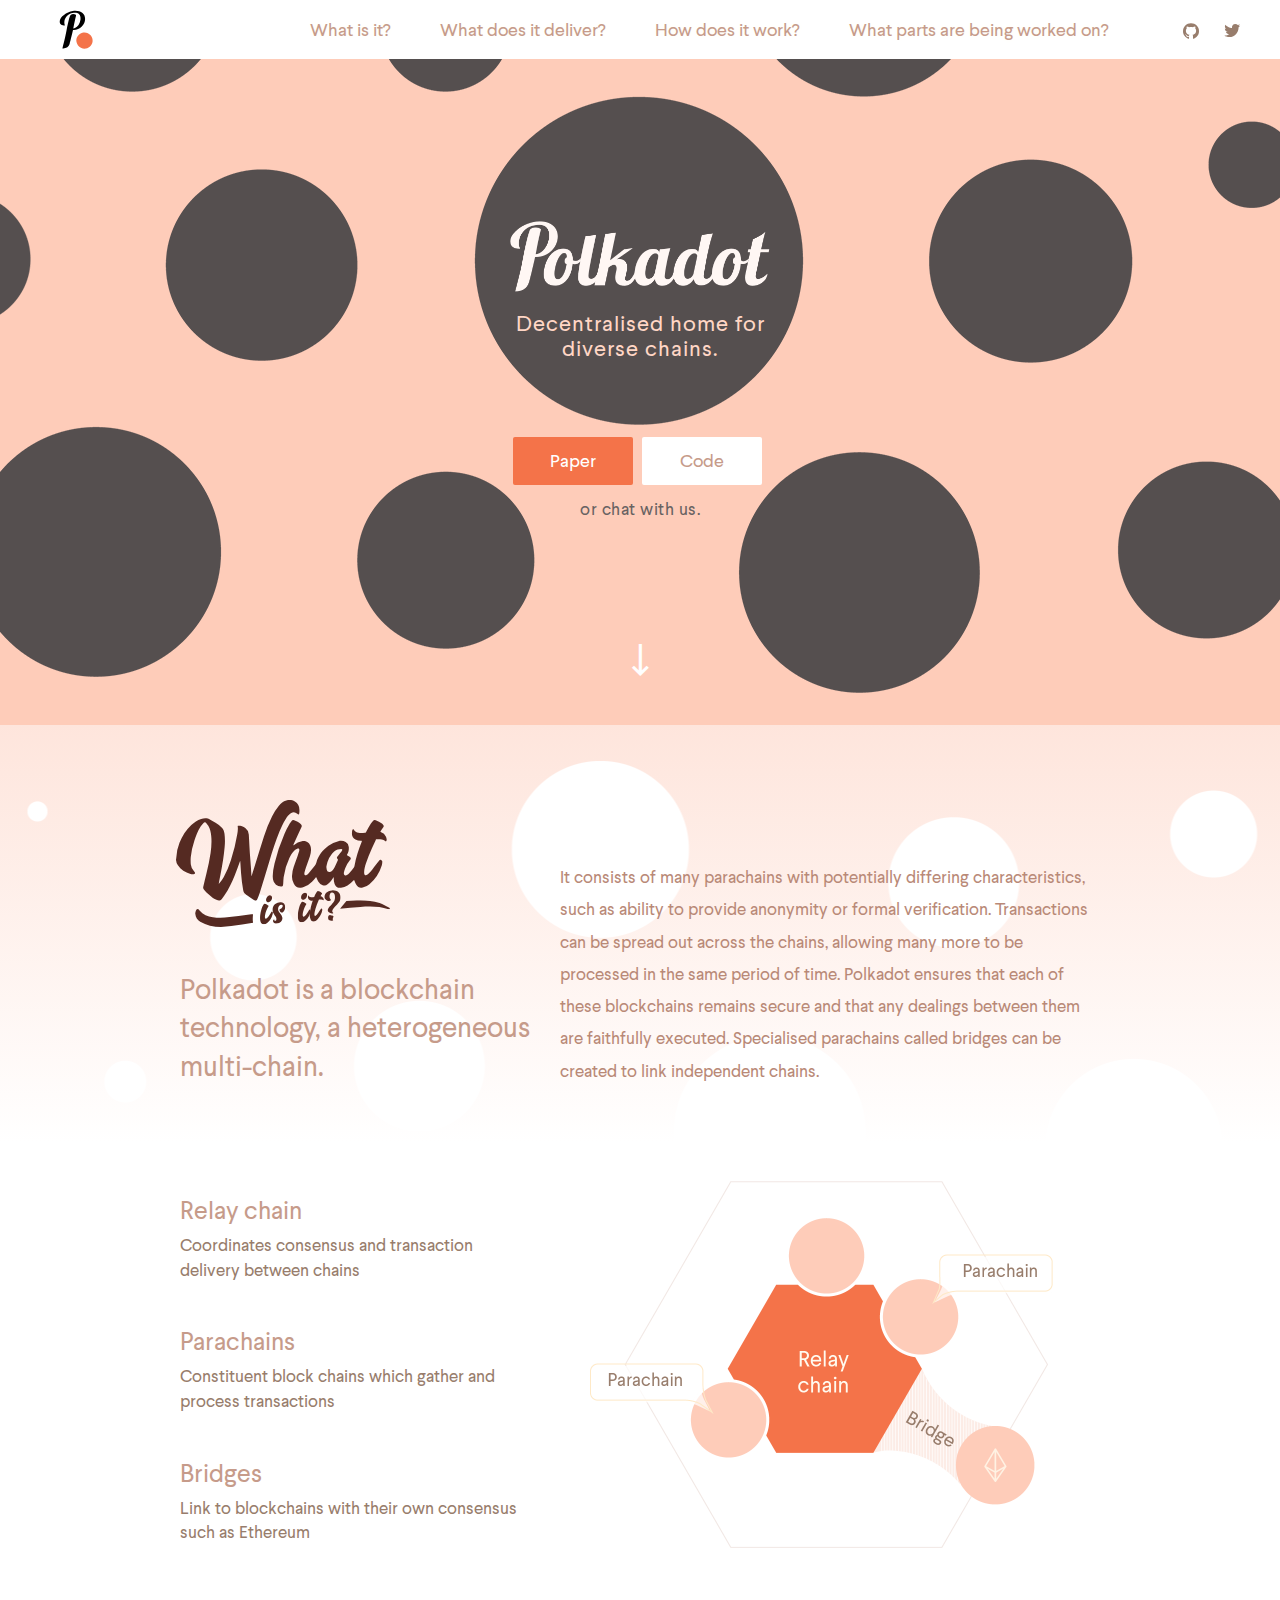
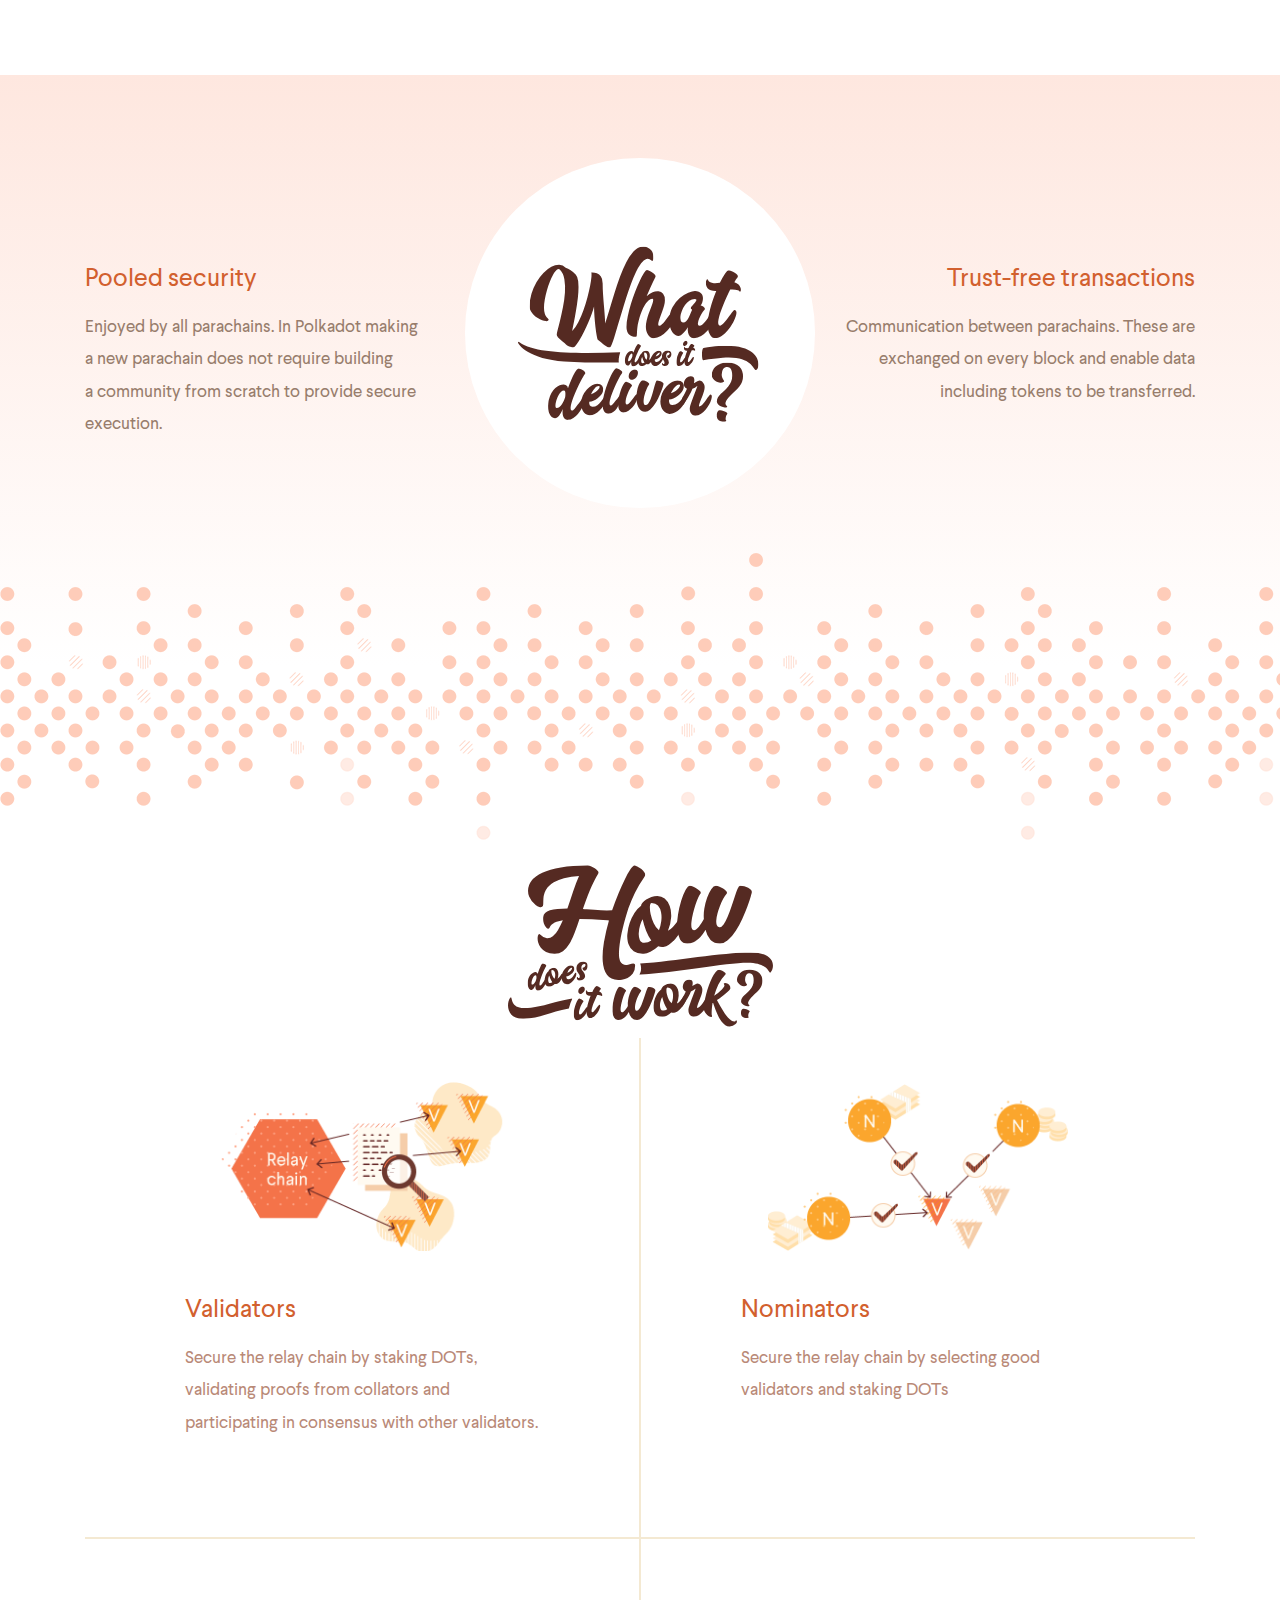
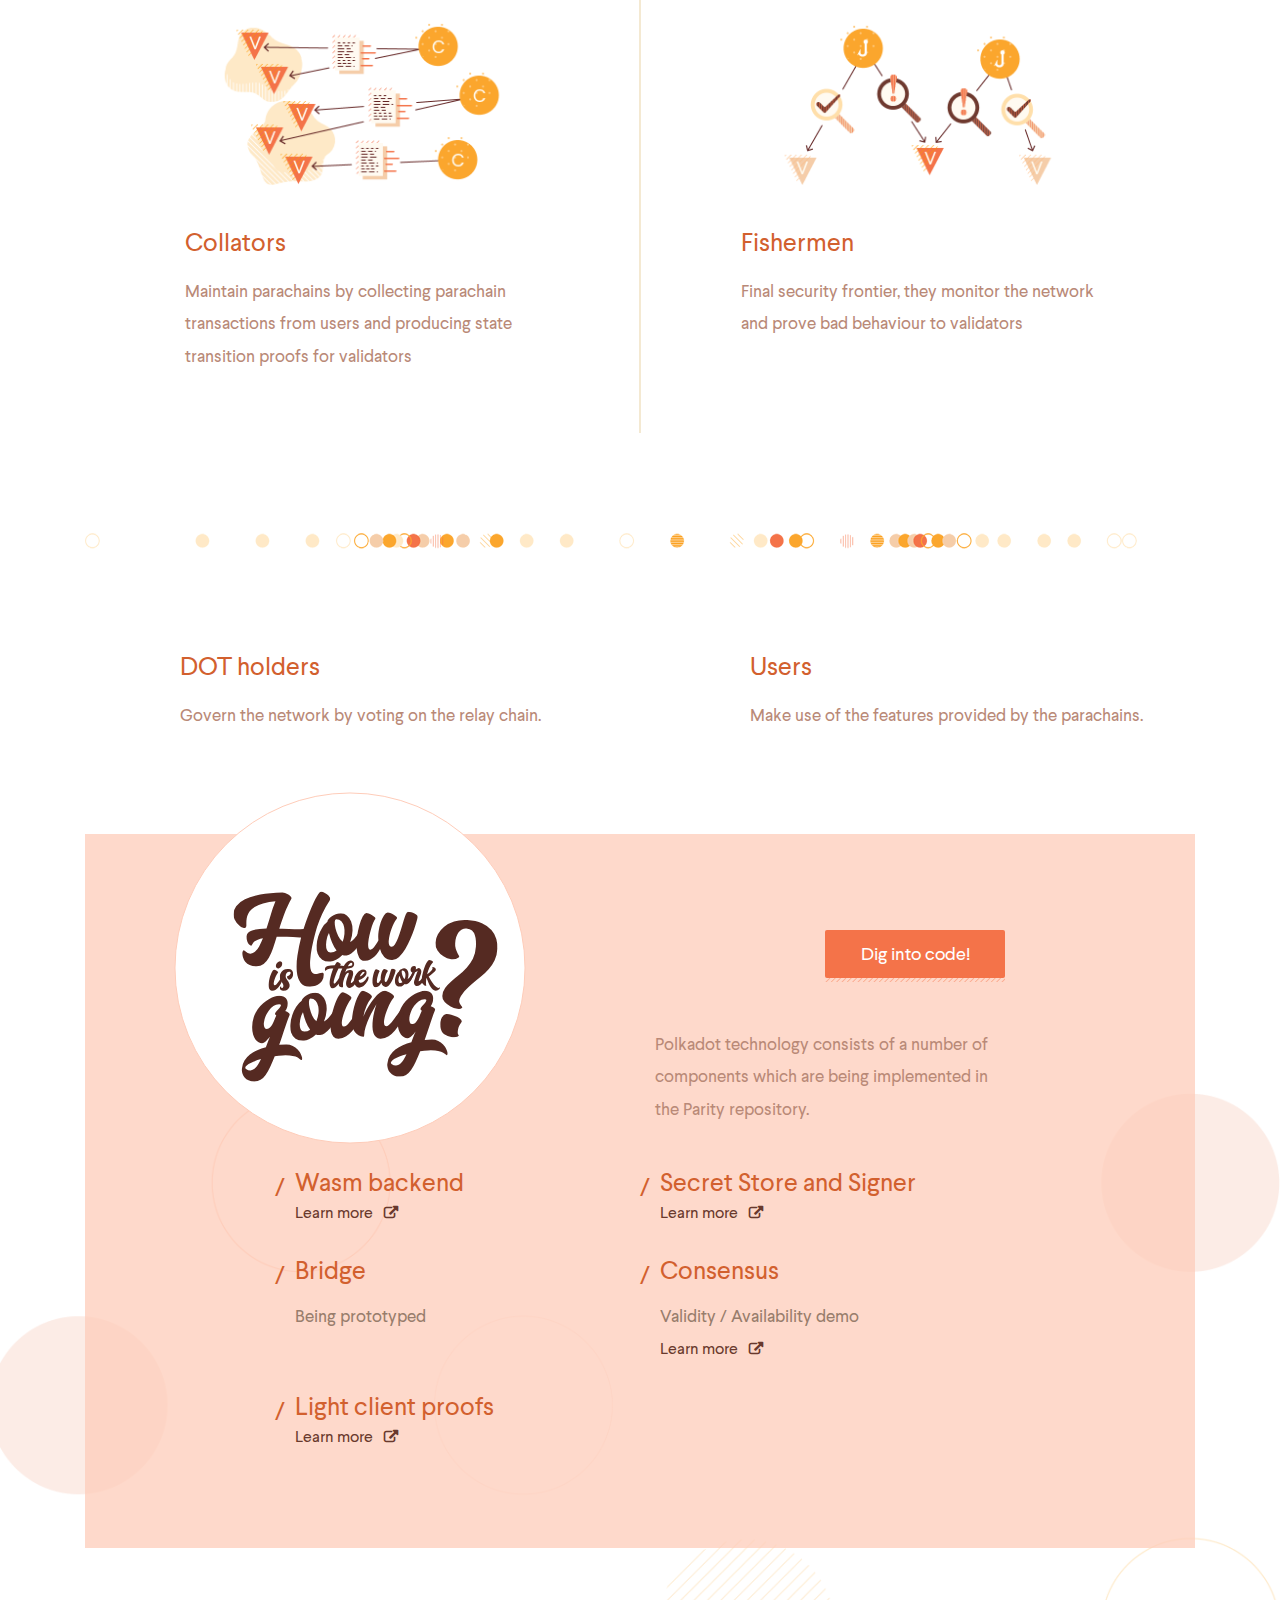
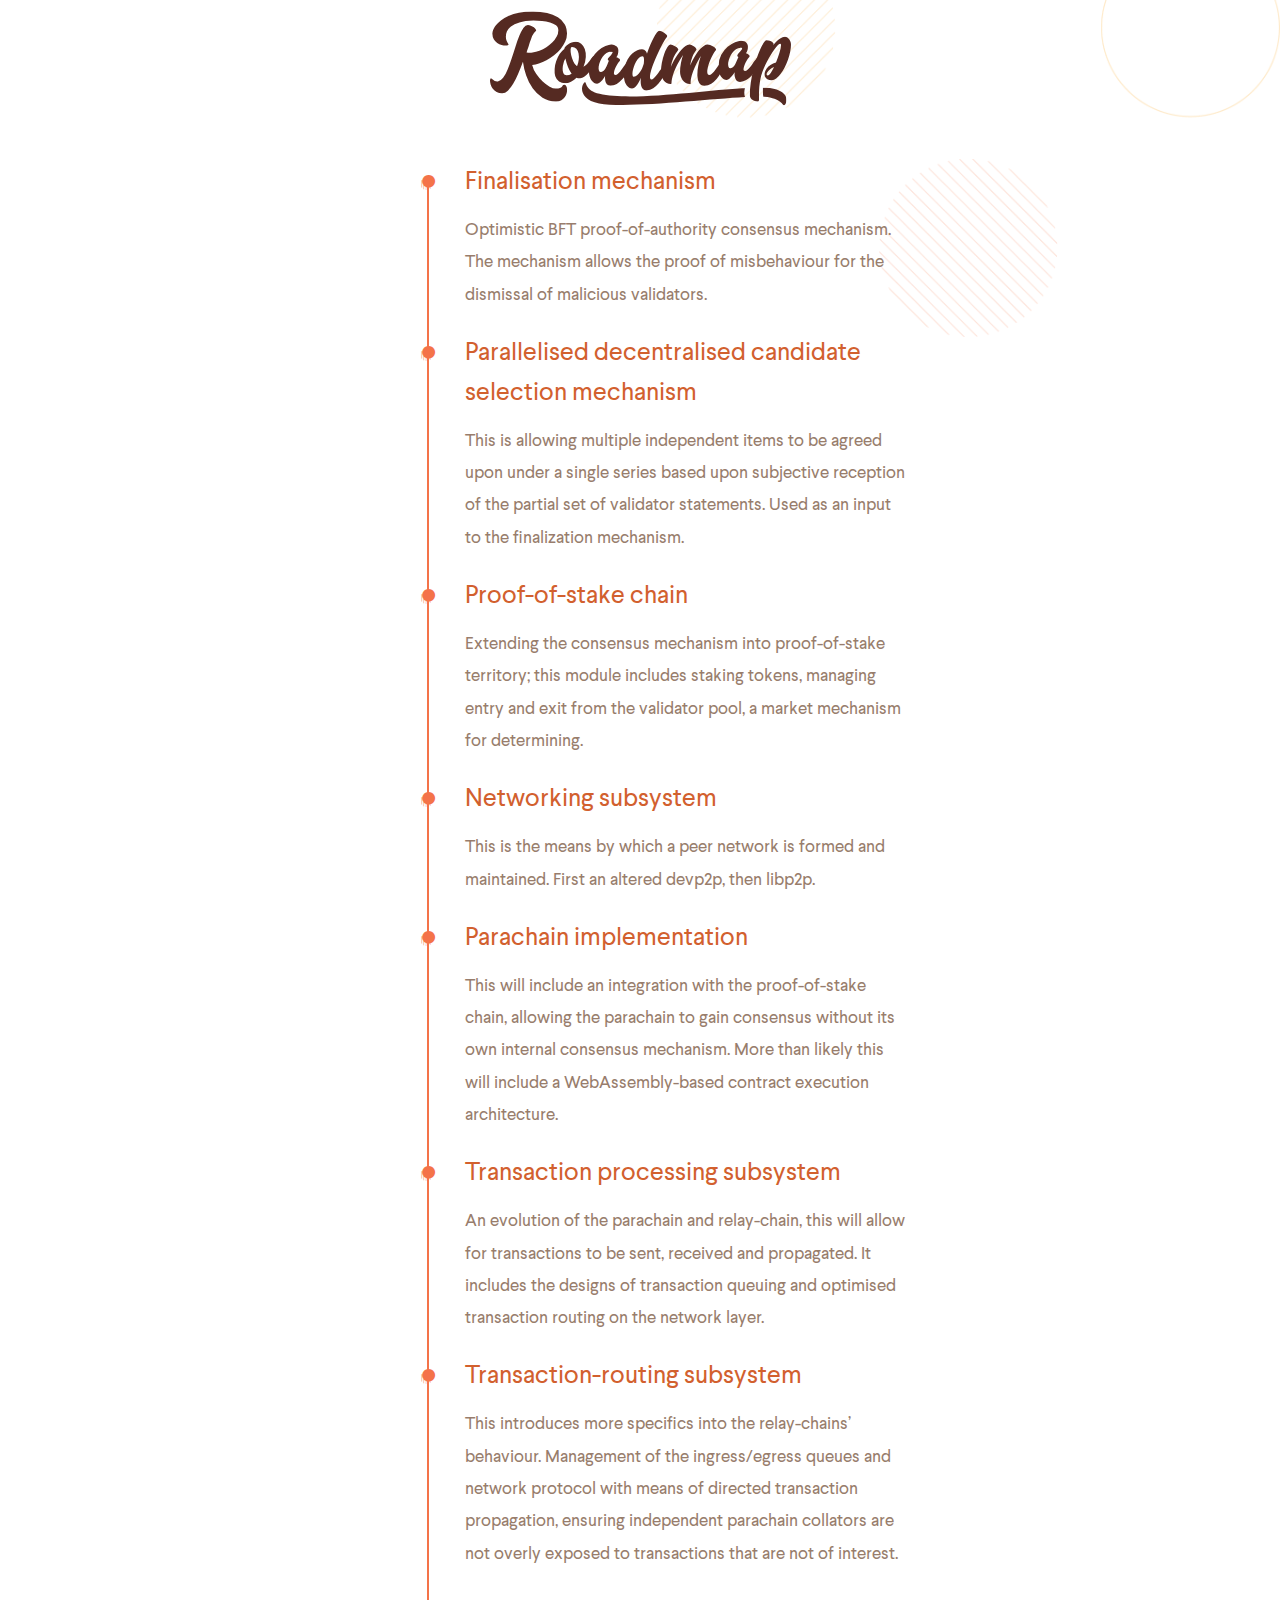
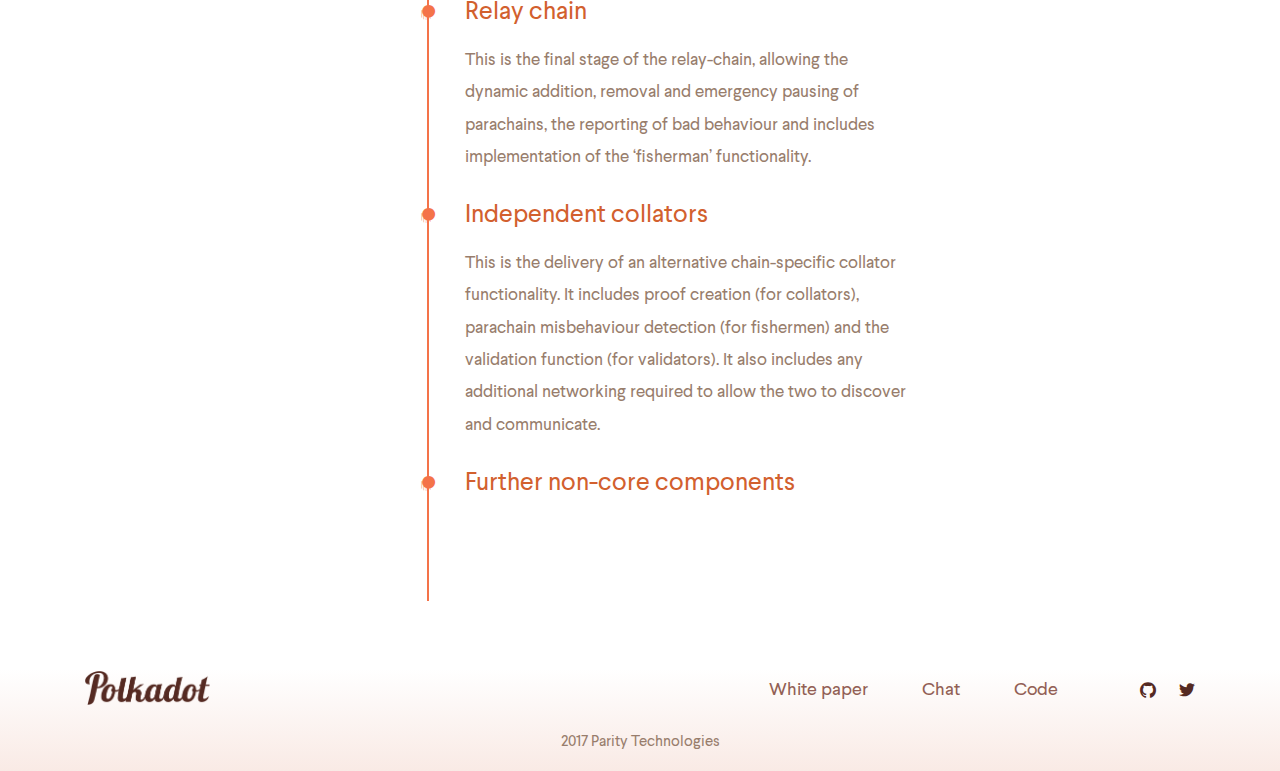
==== commit 64802922: "add missing link" ====
--- a/index.html
+++ b/index.html
@@ -13,7 +13,7 @@
         <link rel="manifest" href="manifest.json">
         <link rel="mask-icon" href="safari-pinned-tab.svg" color="#5bbad5">
         <meta name="theme-color" content="#ffffff">
-
+	<link href="https://fonts.googleapis.com/css?family=Cabin|Zilla+Slab:400,500,600&amp;subset=latin-ext" rel="stylesheet">
         <link rel="stylesheet" href="css/bootstrap.min.css">
         <link rel="stylesheet" href="css/main.css">
         <script src="js/vendor/modernizr-2.8.3.min.js"></script>
@@ -22,7 +22,7 @@
         <div class="page">
             <header class="main-header">
                 <div class="container">
-                    <a href="/" class="logo-dot"><img src="i/logo-dot.svg" width="50" height="50" alt="Polkadot" onerror="this.onerror=null; this.src='i/logo-dot.png'"/></a>
+                    <a href="#" class="logo-dot"><img src="i/logo-dot.svg" width="50" height="50" alt="Polkadot" onerror="this.onerror=null; this.src='i/logo-dot.png'"/></a>
                     <nav class="main-navigation">
                         <button type="button" class="burger menuMobile">
                             <span></span>
@@ -209,7 +209,7 @@
                             </div>
                             <div class="col-sm-5 col-lg-4 hidden-xs">
                                 <div class="text-right">
-                                    <a href="#" target="_blank" class="btn btn-primary btn-with-shadow">Dig into code!</a>
+                                    <a href="https://github.com/paritytech/parity" target="_blank" class="btn btn-primary btn-with-shadow">Dig into code!</a>
                                 </div>
                                 <p>
                                     Polkadot technology consists of a number of components which are being implemented in
@@ -368,7 +368,7 @@
             e=o.createElement(i);r=o.getElementsByTagName(i)[0];
             e.src='https://www.google-analytics.com/analytics.js';
             r.parentNode.insertBefore(e,r)}(window,document,'script','ga'));
-            ga('create','UA-XXXXX-X','auto');ga('send','pageview');
+            ga('create','UA-77071647-3','auto');ga('send','pageview');
         </script>
     </body>
 </html>
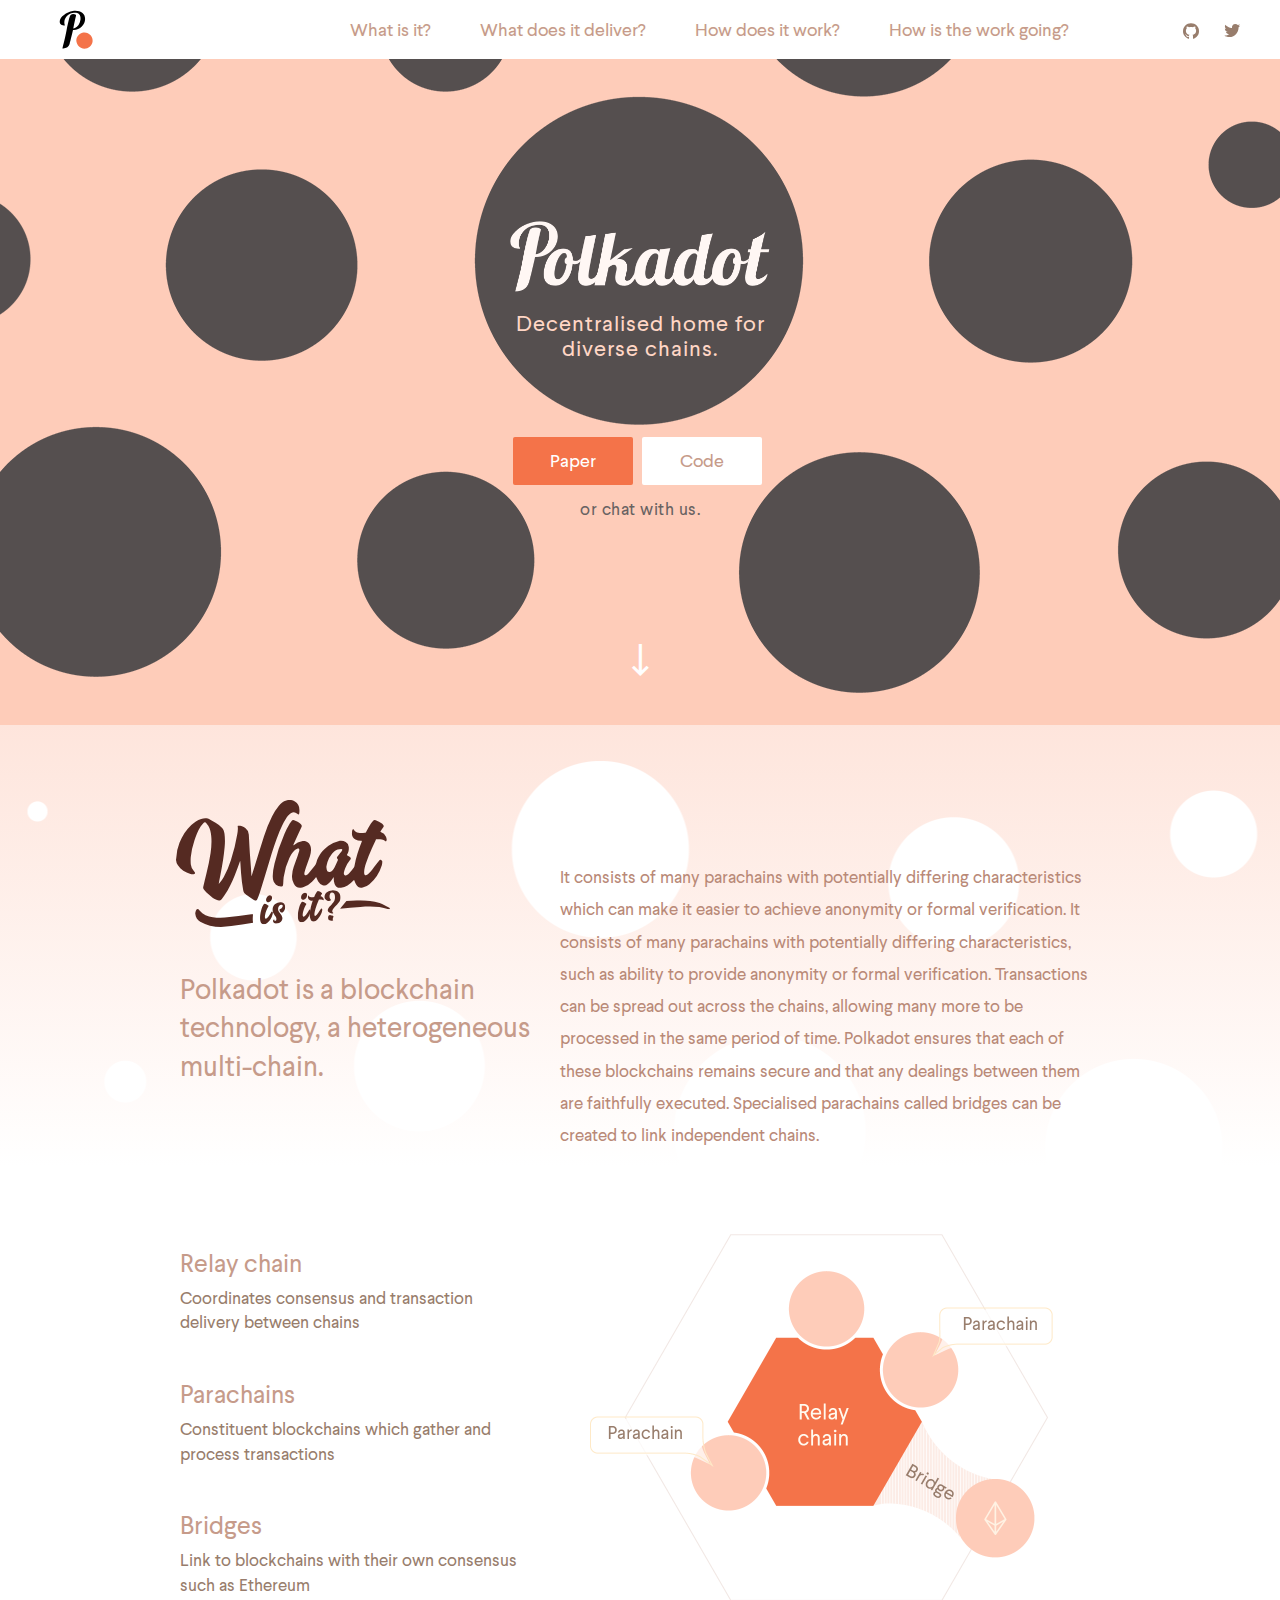
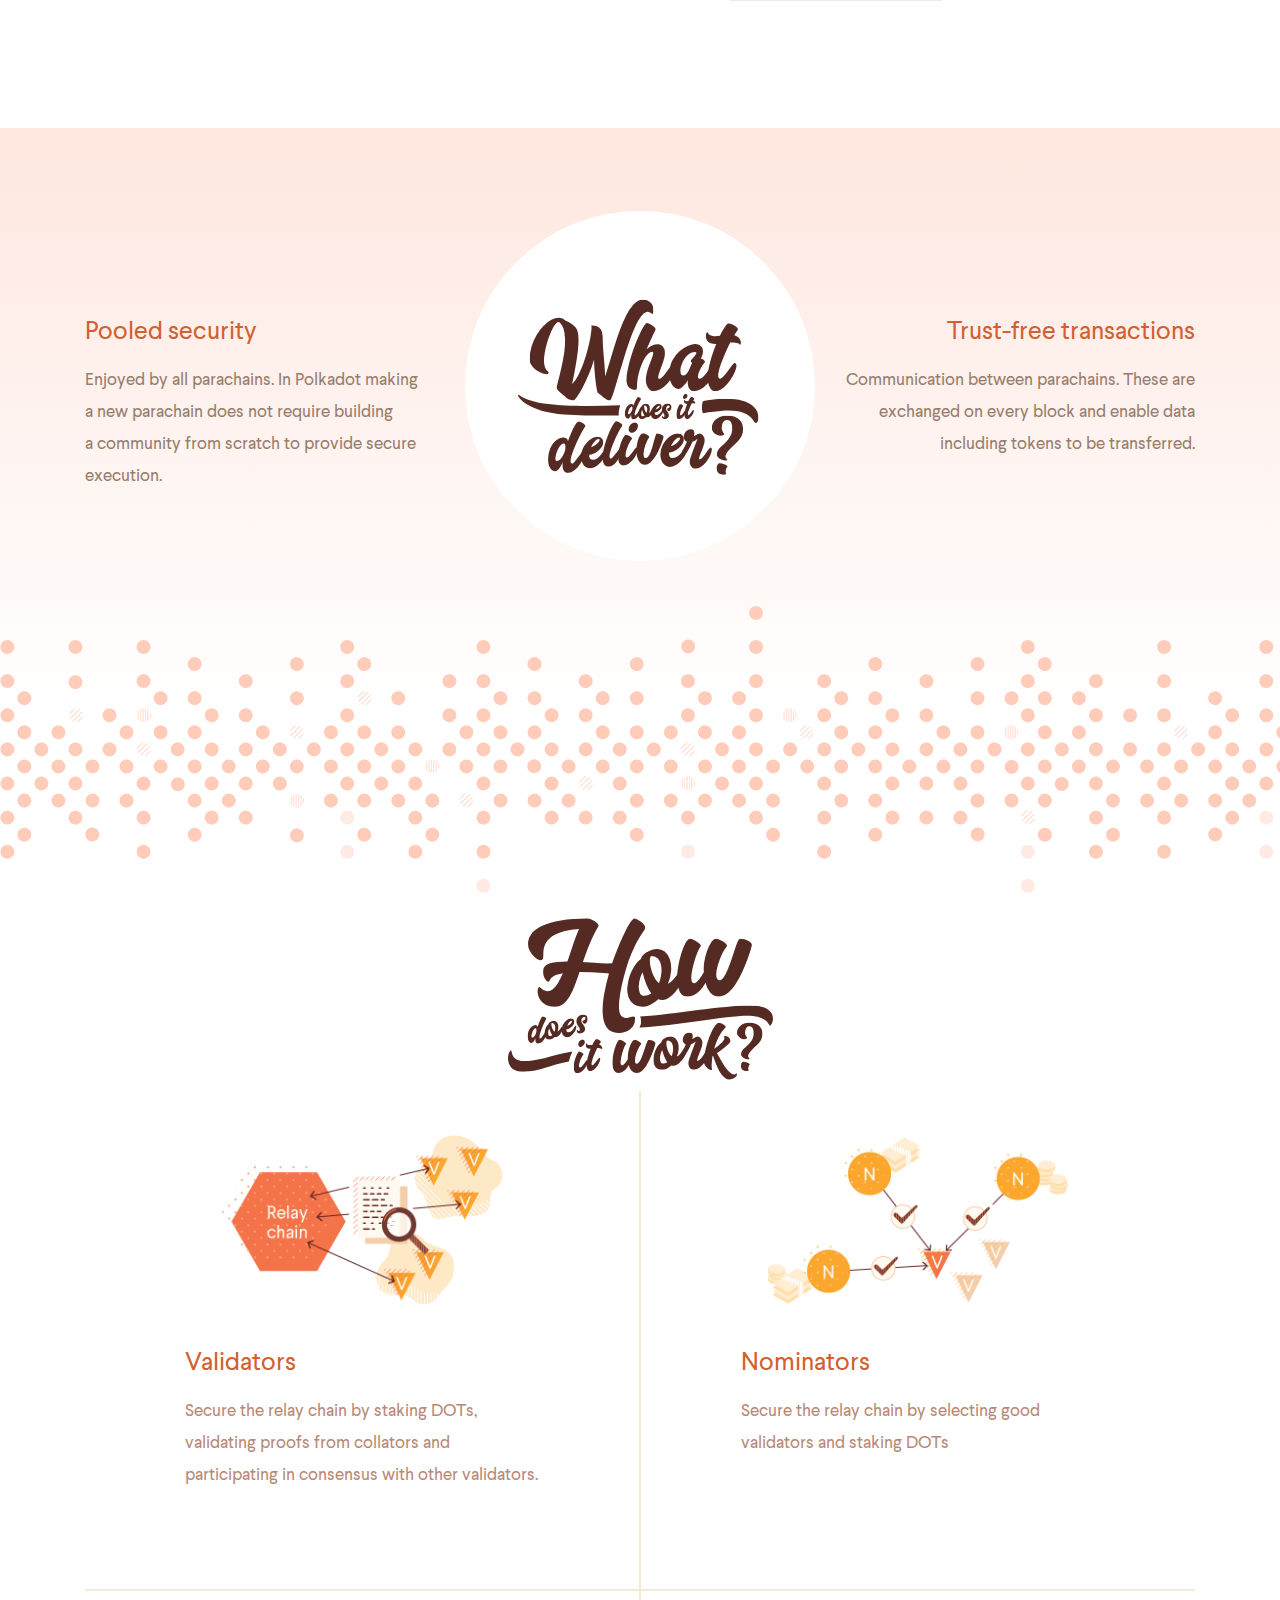
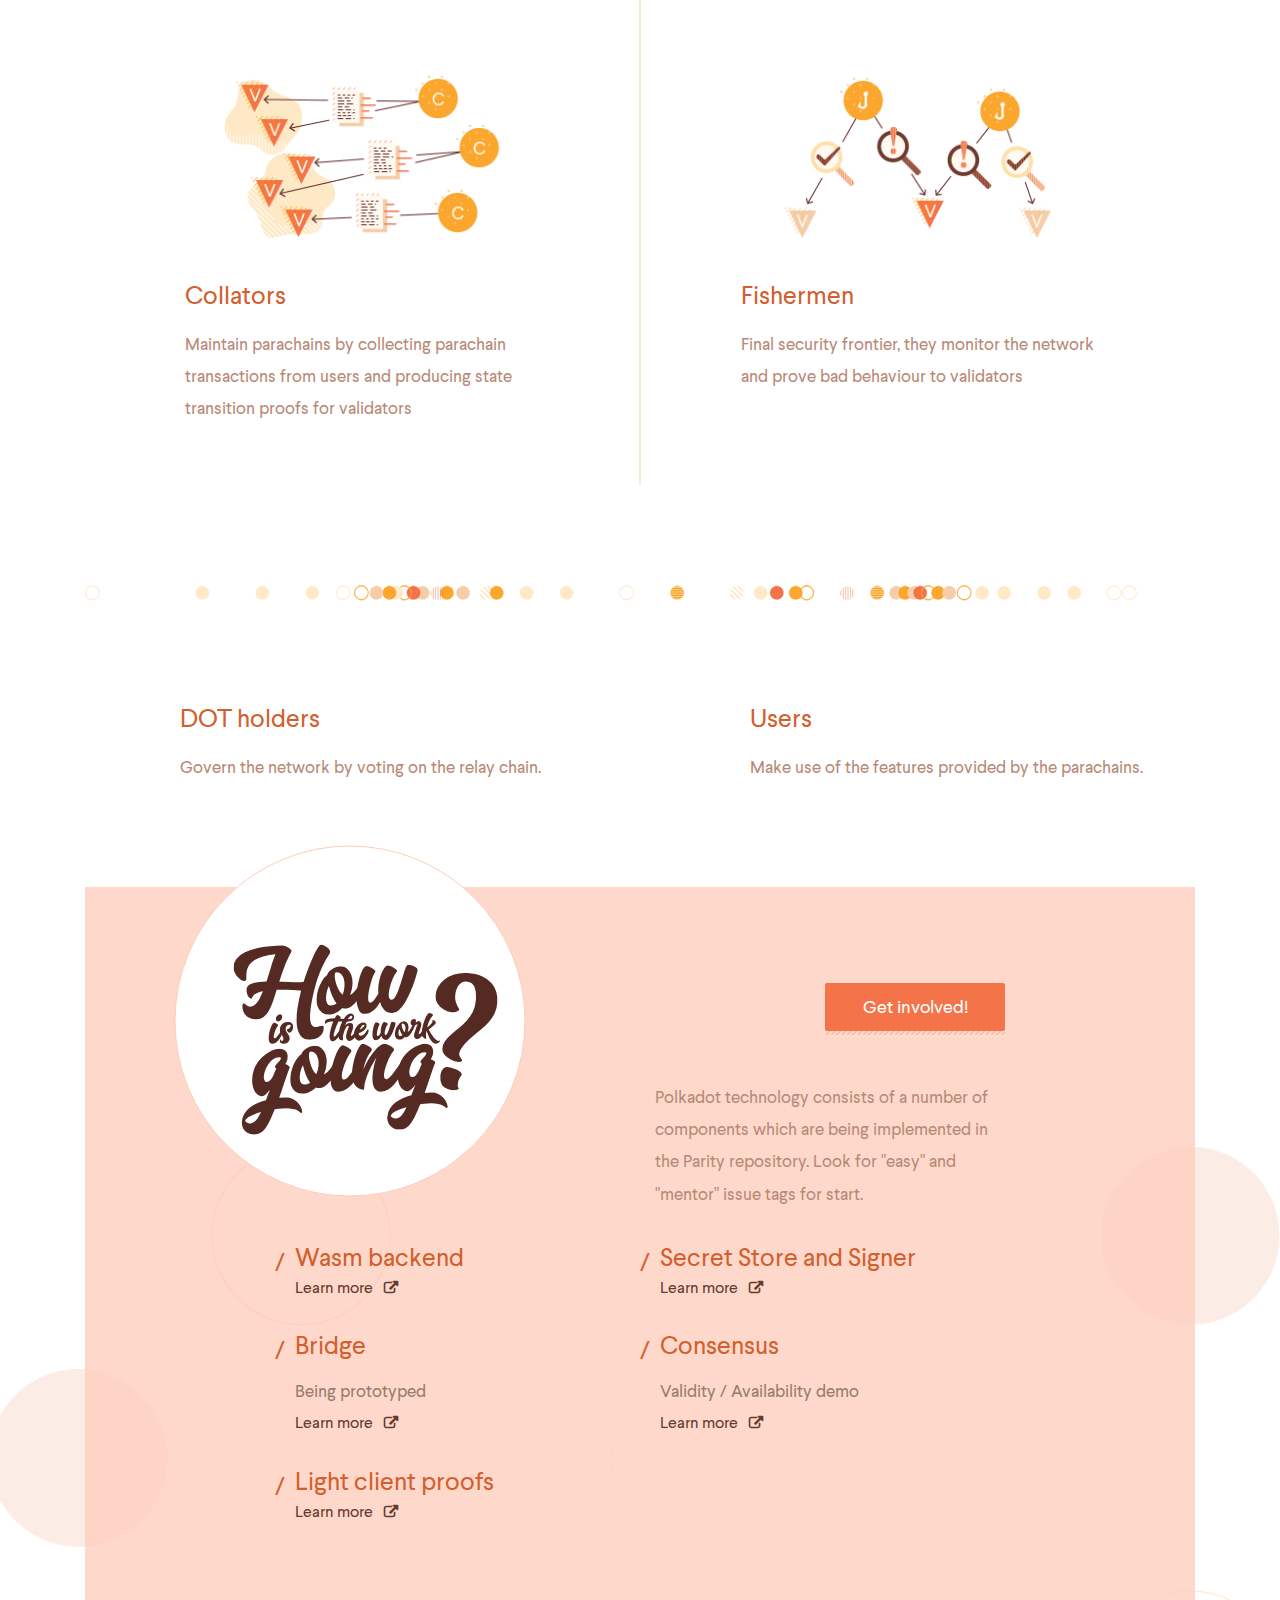
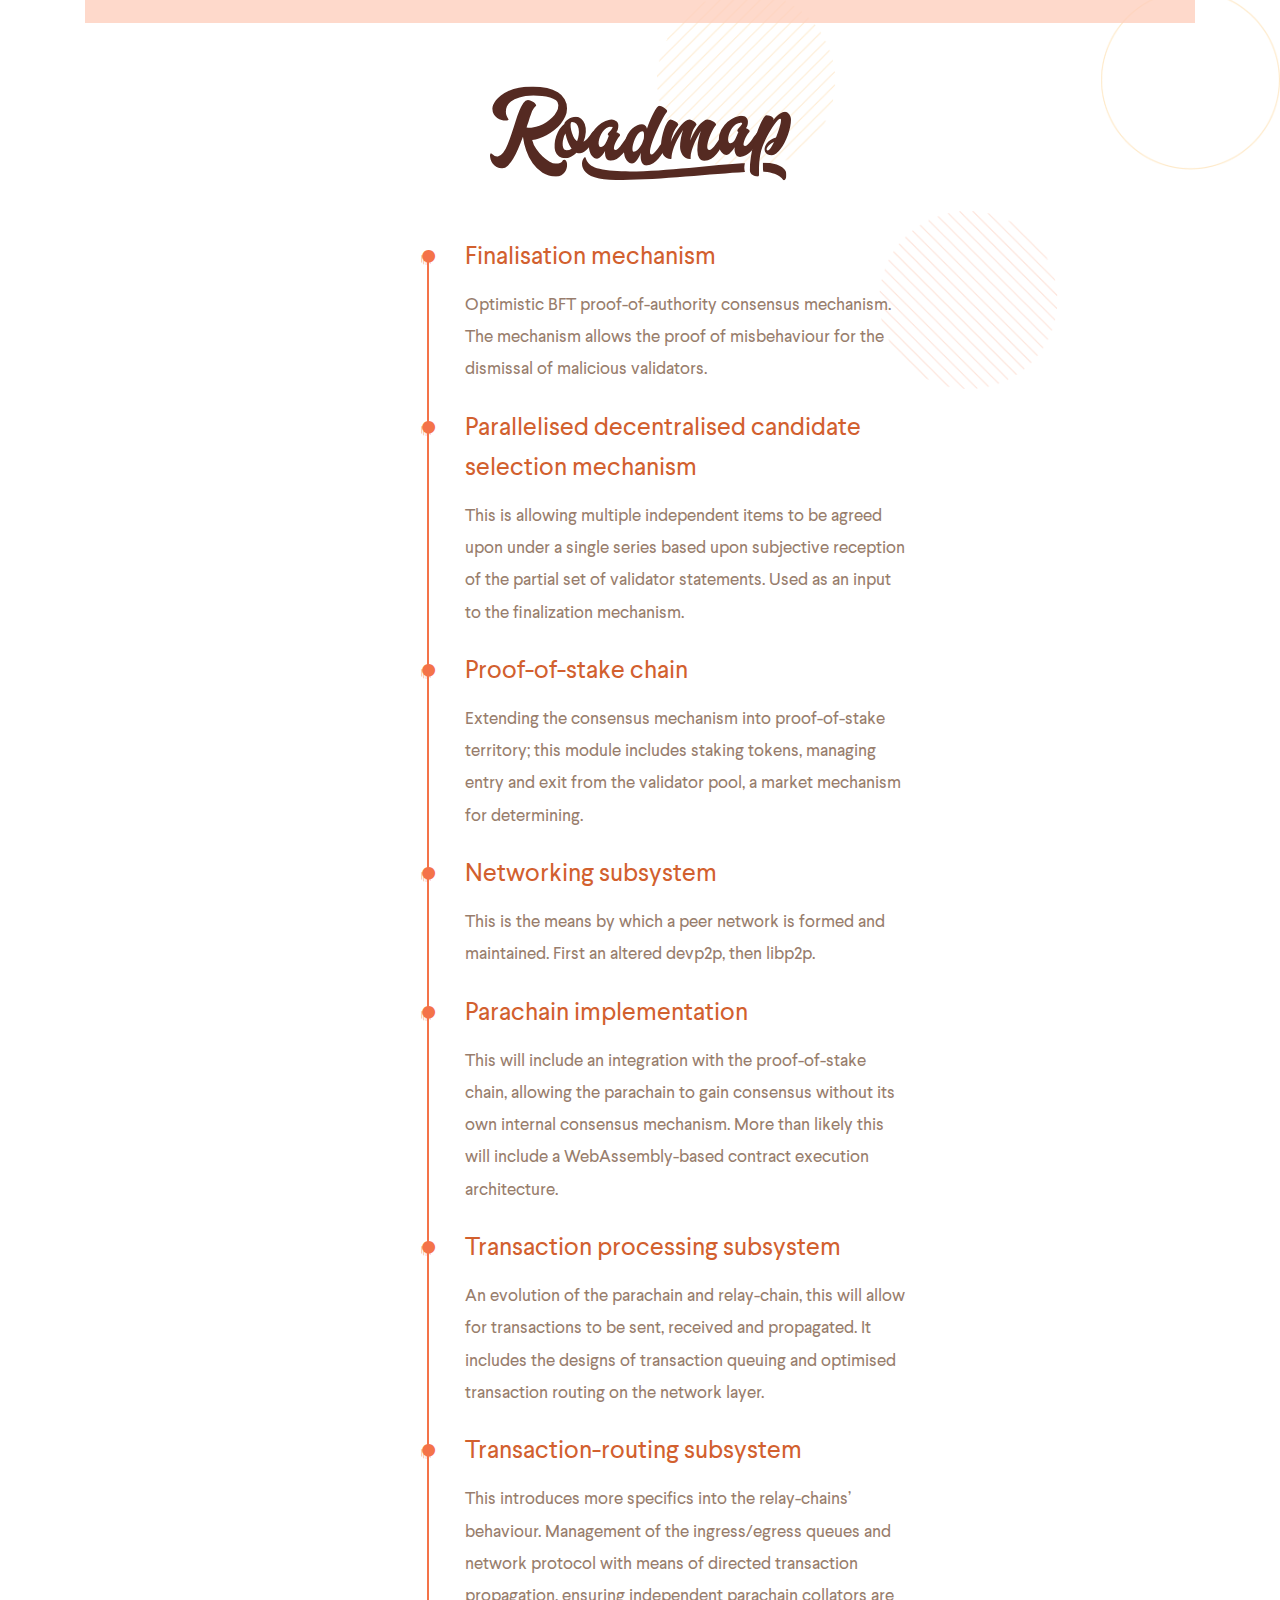
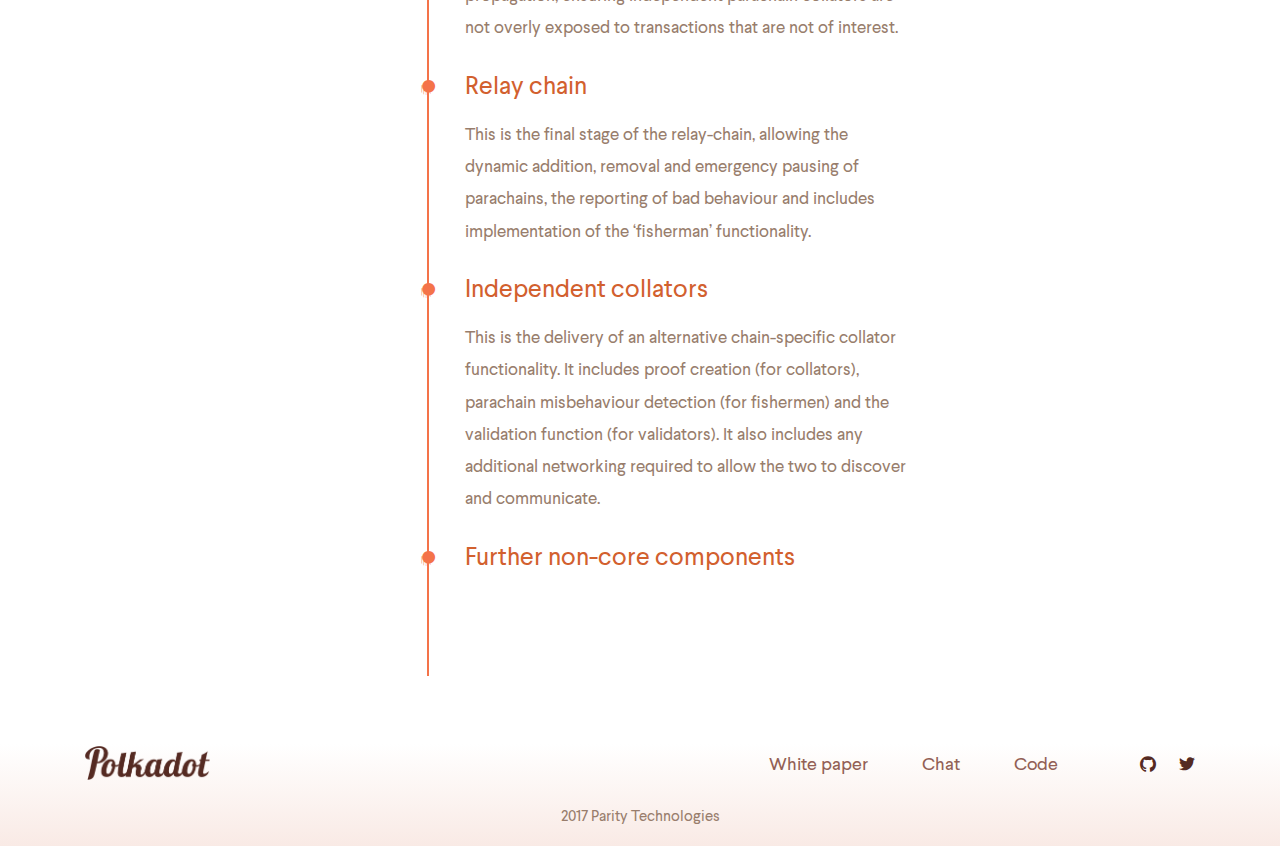
==== commit 314ce8f7: "improve wording" ====
--- a/index.html
+++ b/index.html
@@ -13,7 +13,7 @@
         <link rel="manifest" href="manifest.json">
         <link rel="mask-icon" href="safari-pinned-tab.svg" color="#5bbad5">
         <meta name="theme-color" content="#ffffff">
-	<link href="https://fonts.googleapis.com/css?family=Cabin|Zilla+Slab:400,500,600&amp;subset=latin-ext" rel="stylesheet">
+        <link href="https://fonts.googleapis.com/css?family=Cabin|Zilla+Slab:400,500,600&amp;subset=latin-ext" rel="stylesheet">
         <link rel="stylesheet" href="css/bootstrap.min.css">
         <link rel="stylesheet" href="css/main.css">
         <script src="js/vendor/modernizr-2.8.3.min.js"></script>
@@ -33,7 +33,7 @@
                             <li><a href="#what-it-is" class="link scrollSectionTrigger">What&nbsp;is it?</a></li>
                             <li><a href="#what-does-it-deliver" class="link scrollSectionTrigger">What does it&nbsp;deliver?</a></li>
                             <li><a href="#how-does-it-work" class="link scrollSectionTrigger">How does it&nbsp;work?</a></li>
-                            <li><a href="#how-is-going" class="link scrollSectionTrigger">What parts are being worked on?</a></li>
+                            <li><a href="#how-is-going" class="link scrollSectionTrigger">How is the work going?</a></li>
                         </ul>
                     </nav>
                     <ul class="socials">
@@ -70,6 +70,8 @@
                         </div>
                         <div class="col-md-6 col-md-offset-0 col-sm-10 col-sm-offset-1 ">
                             <p class="description">
+                                It consists of many parachains with potentially differing characteristics
+                                which can make it easier to achieve anonymity or formal verification.
                                 It consists of many parachains with potentially differing characteristics, such as ability to
                                 provide anonymity or formal verification. Transactions can be spread out across the chains,
                                 allowing many more to be processed in the same period of time. Polkadot ensures that each of
@@ -87,7 +89,7 @@
                             <p>Coordinates consensus and transaction delivery between chains</p>
 
                             <h4 class="text-secondary-dark">Parachains</h4>
-                            <p>Constituent block chains which gather and process transactions</p>
+                            <p>Constituent blockchains which gather and process transactions</p>
 
                             <h4 class="text-secondary-dark">Bridges</h4>
                             <p>Link to blockchains with their own consensus such as Ethereum</p>
@@ -191,7 +193,7 @@
                         <div class="col-md-5 col-md-offset-1 col-sm-6 additional">
                             <h4 class="text-primary-dark ">Users</h4>
                             <p>
-								Make use of the features provided by the parachains.
+                              Make use of the features provided by the parachains.
                             </p>
                         </div>
                     </div>
@@ -209,11 +211,10 @@
                             </div>
                             <div class="col-sm-5 col-lg-4 hidden-xs">
                                 <div class="text-right">
-                                    <a href="https://github.com/paritytech/parity" target="_blank" class="btn btn-primary btn-with-shadow">Dig into code!</a>
-                                </div>
-                                <p>
-                                    Polkadot technology consists of a number of components which are being implemented in
-                                    the Parity repository.
+                                    <a href="https://github.com/paritytech/parity" target="_blank" class="btn btn-primary btn-with-shadow">Get involved!</a>
+                                </div>
+                                <p>
+                                    Polkadot technology consists of a number of components which are being implemented in the Parity repository. Look for "easy" and "mentor" issue tags for start.
                                 </p>
                             </div>
                         </div>
@@ -222,7 +223,7 @@
                                 <ul class="components clearfix">
                                     <li>
                                         <h4 class="text-primary-dark">Wasm backend</h4>
-                                        <a href="https://github.com/paritytech/parity/pull/5679" target="_blank" class="link-more">Learn more<span class="icon icon-external-link"></span></a>
+                                        <a href="https://github.com/paritytech/parity/pulls?utf8=%E2%9C%93&q=is%3Apr%20WASM" target="_blank" class="link-more">Learn more<span class="icon icon-external-link"></span></a>
                                     </li>
                                     <li>
                                         <h4 class="text-primary-dark">Secret Store and Signer</h4>
@@ -231,7 +232,7 @@
                                     <li>
                                         <h4 class="text-primary-dark">Bridge</h4>
                                         <p>Being prototyped</p>
-                                        <!--<a href="#" target="_blank" class="link-more">Learn more<span class="icon icon-external-link"></span></a>-->
+                                        <a href="https://github.com/paritytech/bridge" target="_blank" class="link-more">Learn more<span class="icon icon-external-link"></span></a>
                                     </li>
                                     <li>
                                         <h4 class="text-primary-dark">Consensus</h4>
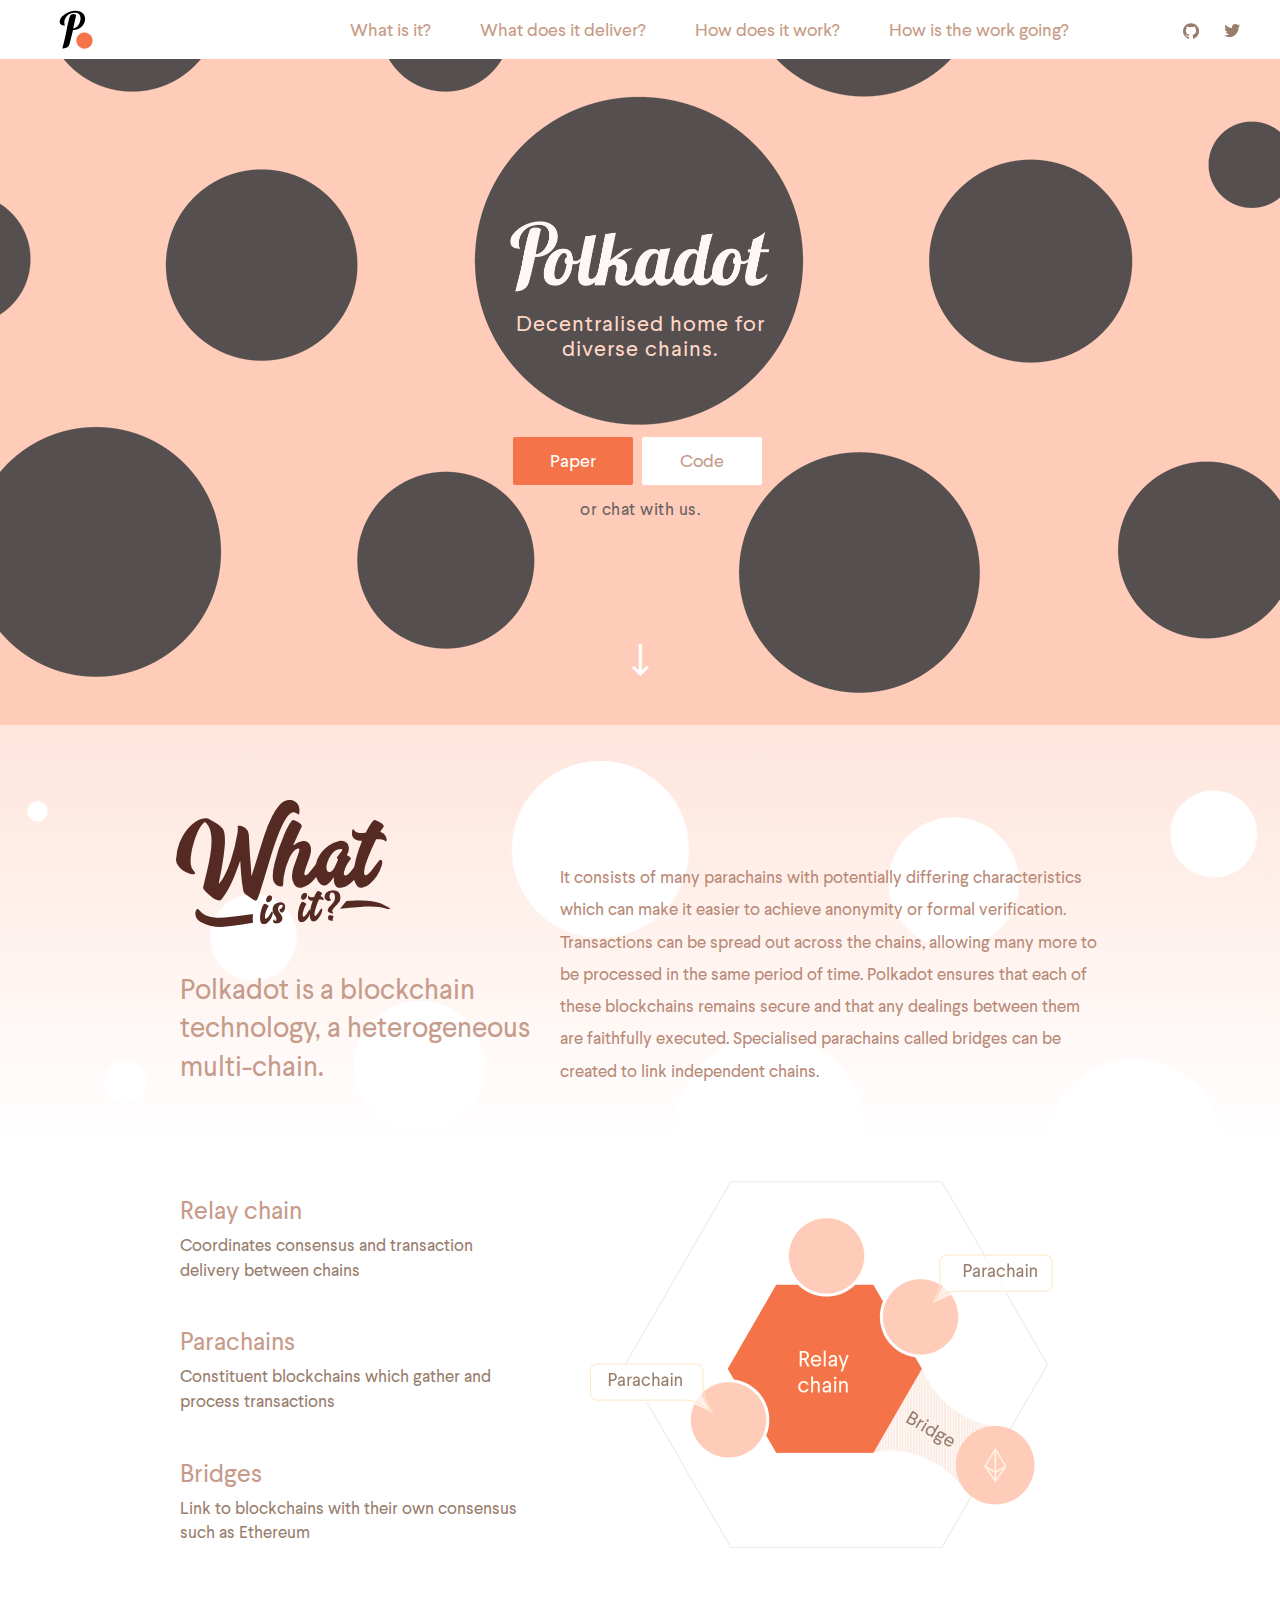
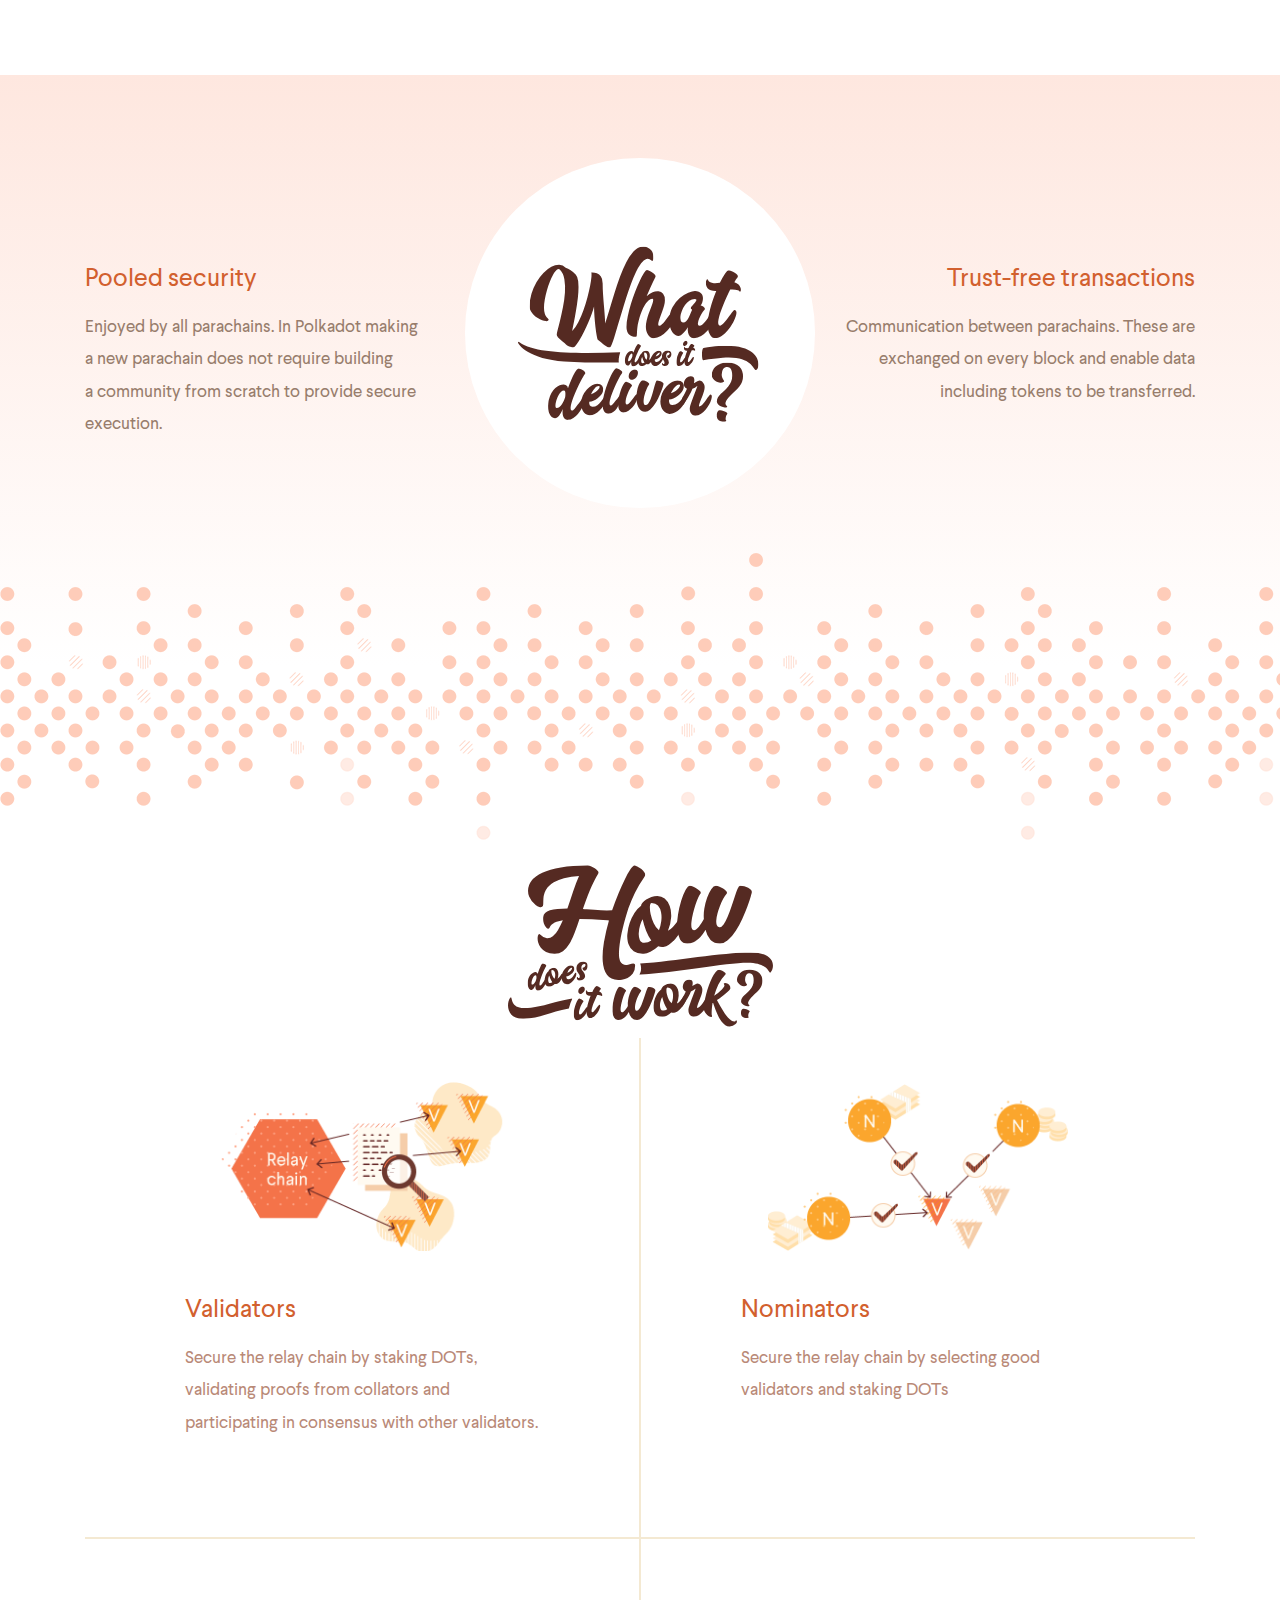
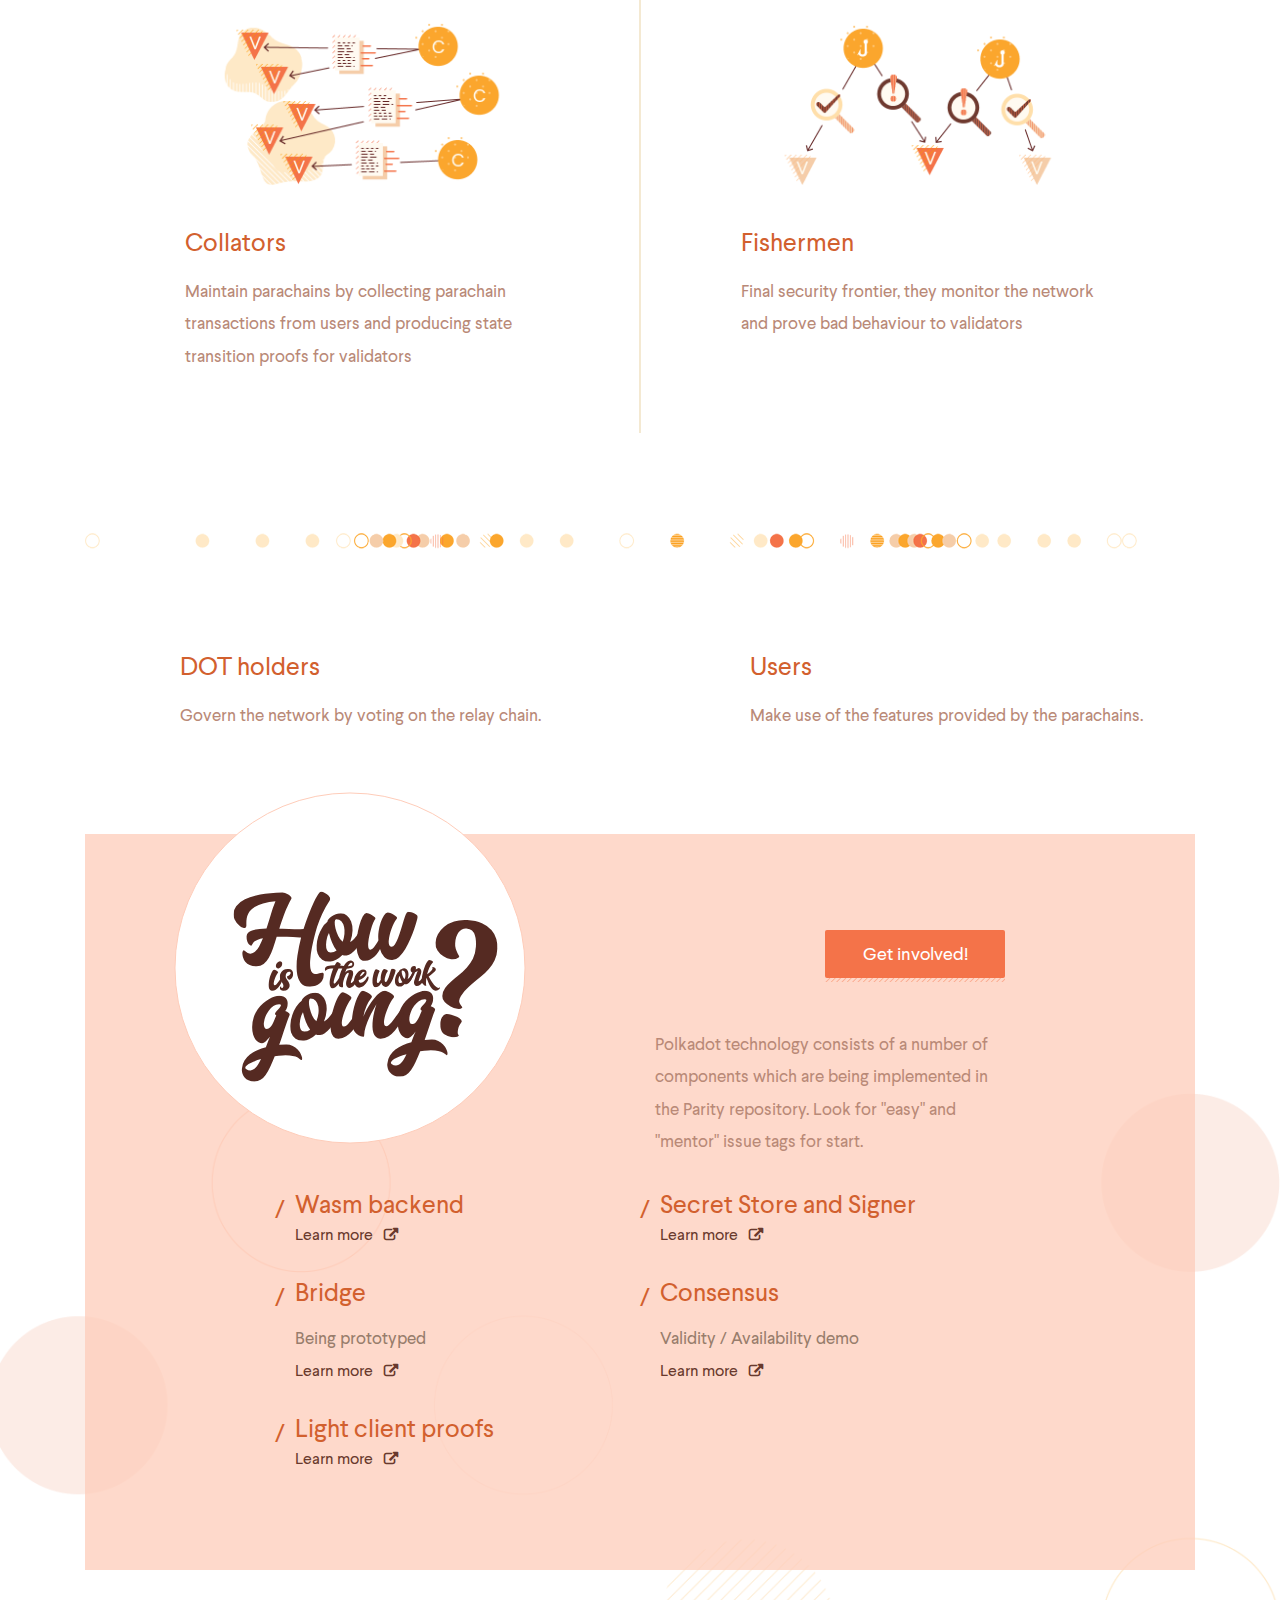
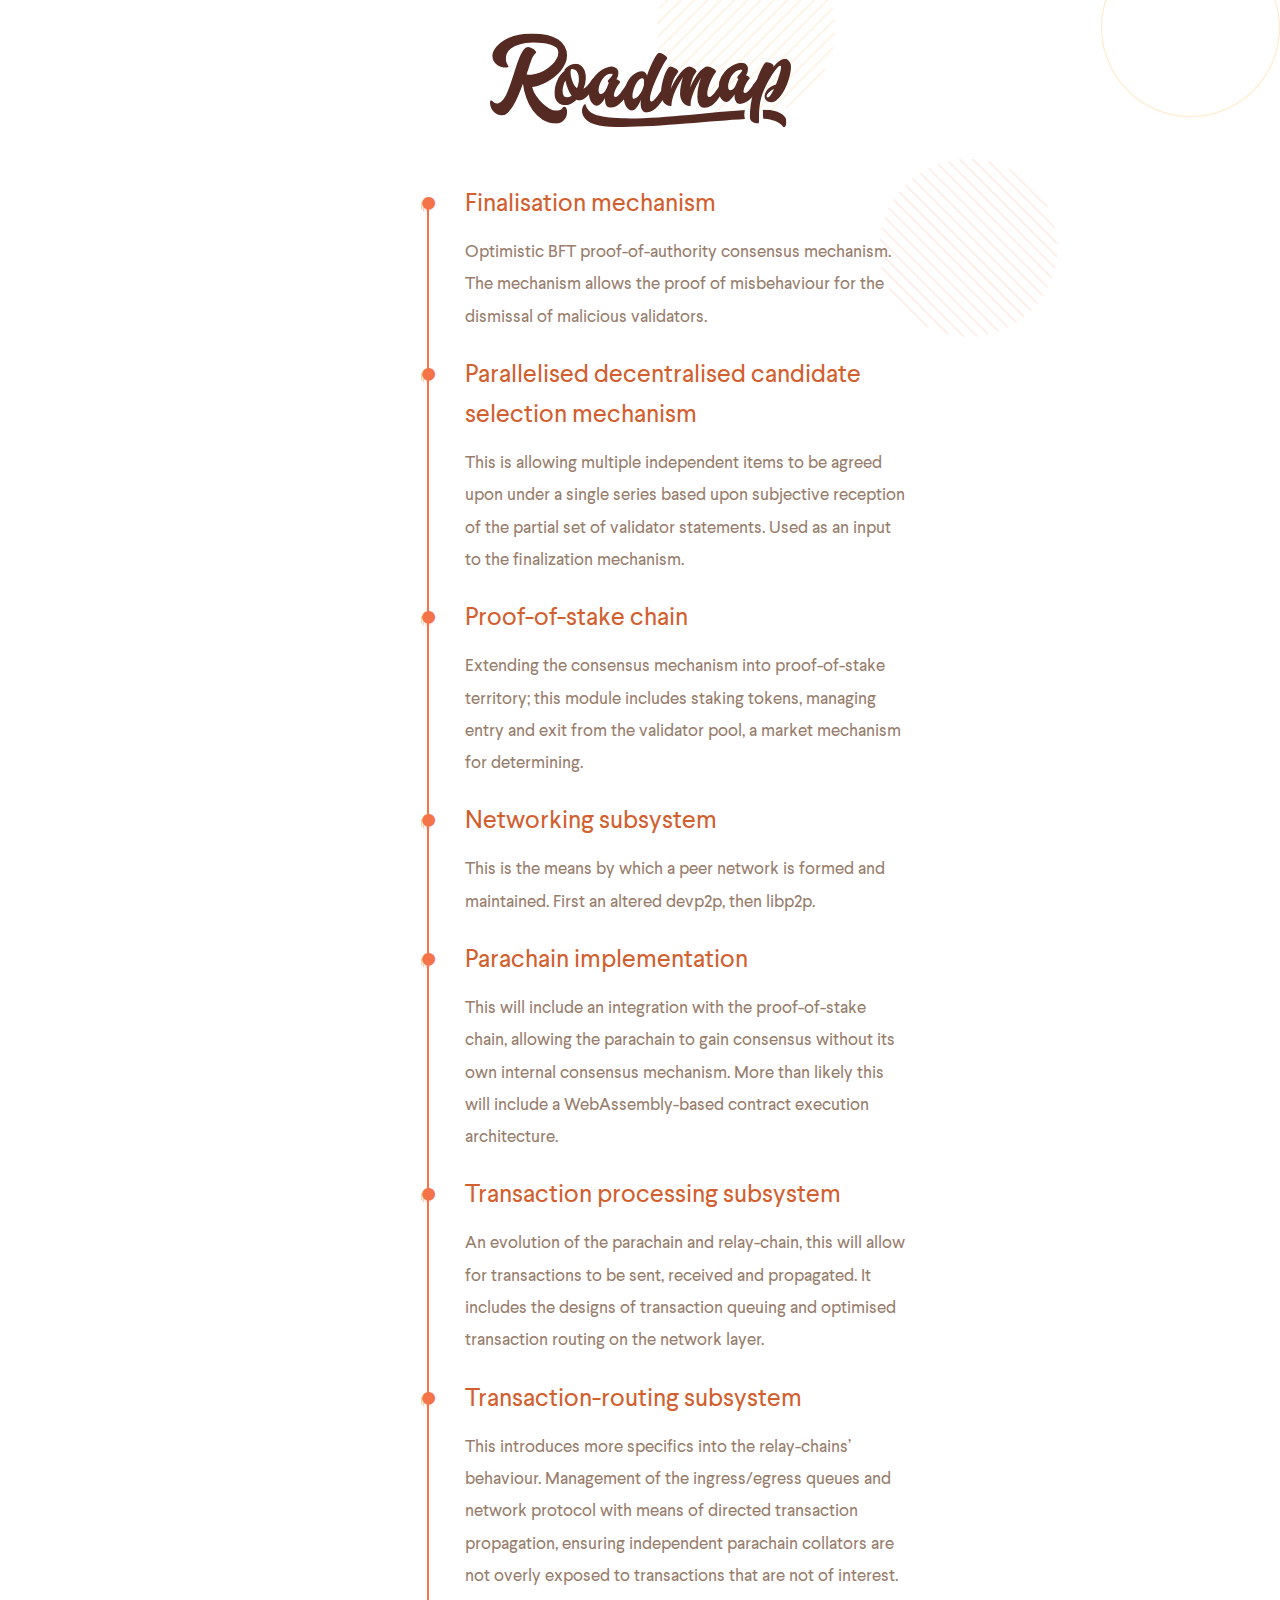
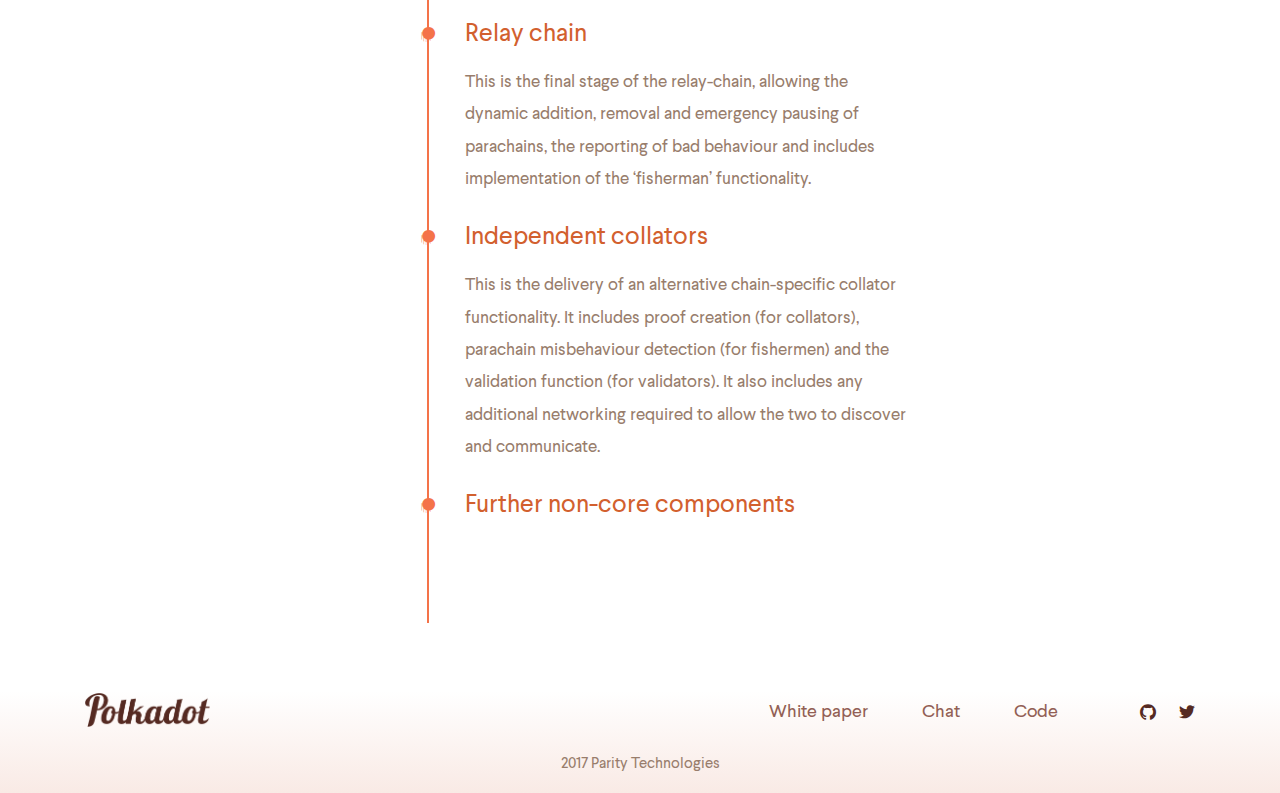
==== commit 13f19576: "redundant sentence" ====
--- a/index.html
+++ b/index.html
@@ -70,10 +70,8 @@
                         </div>
                         <div class="col-md-6 col-md-offset-0 col-sm-10 col-sm-offset-1 ">
                             <p class="description">
-                                It consists of many parachains with potentially differing characteristics
-                                which can make it easier to achieve anonymity or formal verification.
-                                It consists of many parachains with potentially differing characteristics, such as ability to
-                                provide anonymity or formal verification. Transactions can be spread out across the chains,
+                                It consists of many parachains with potentially differing characteristics which can make it
+                                easier to achieve anonymity or formal verification. Transactions can be spread out across the chains,
                                 allowing many more to be processed in the same period of time. Polkadot ensures that each of
                                 these blockchains remains secure and that any dealings between them are faithfully executed.
                                 Specialised parachains called bridges can be created to link independent chains.
